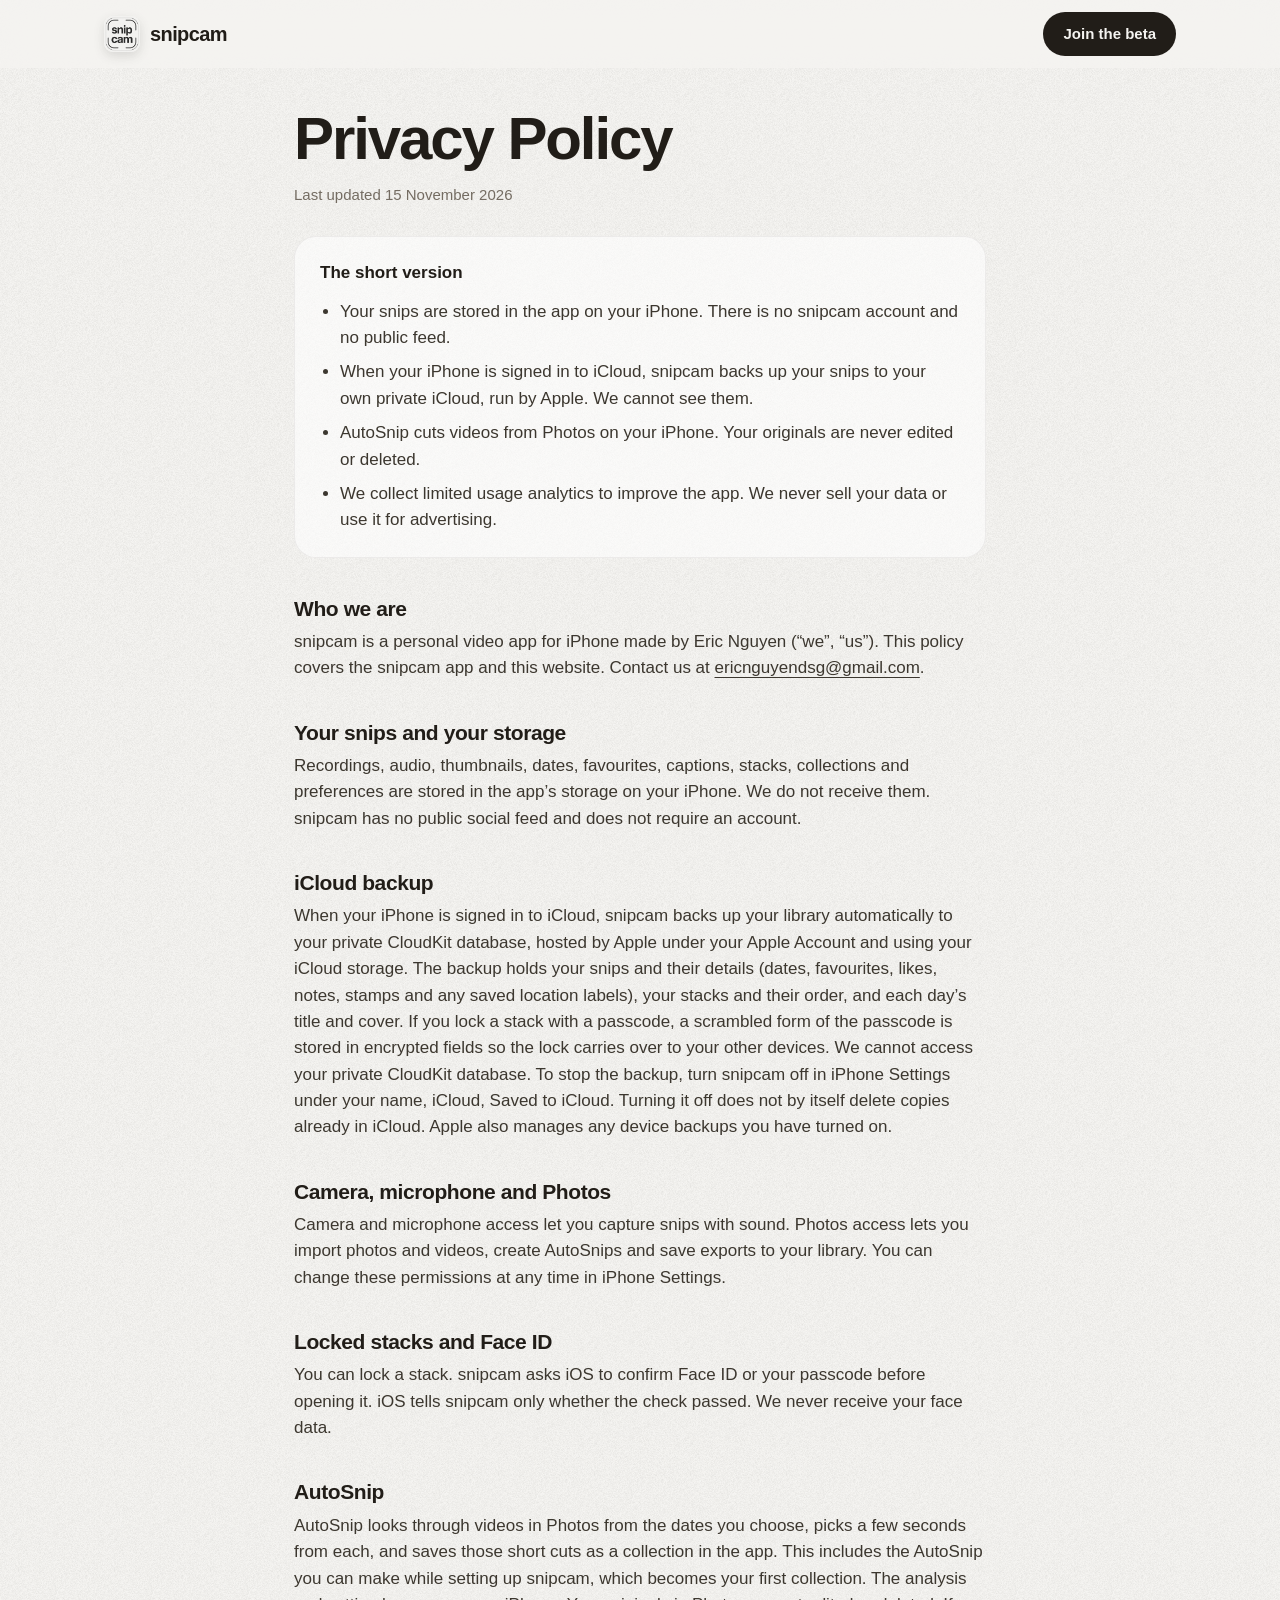
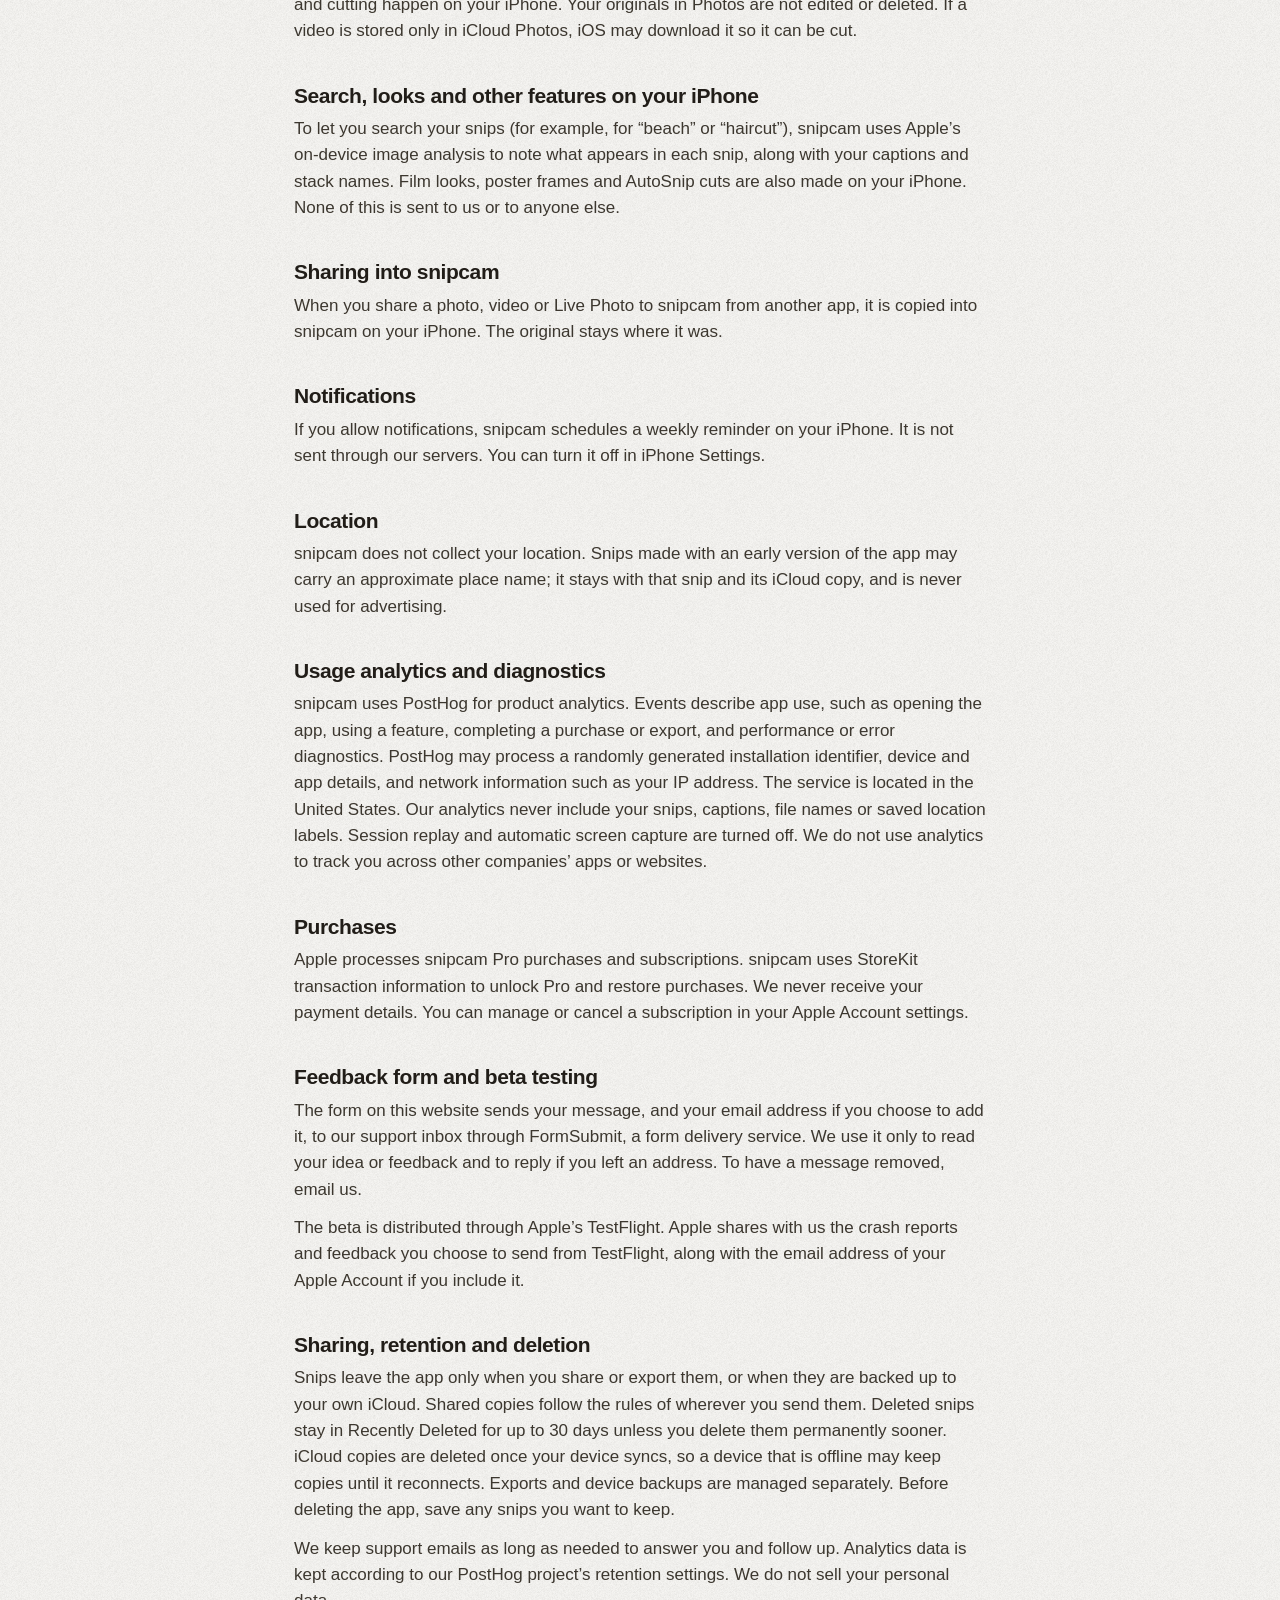
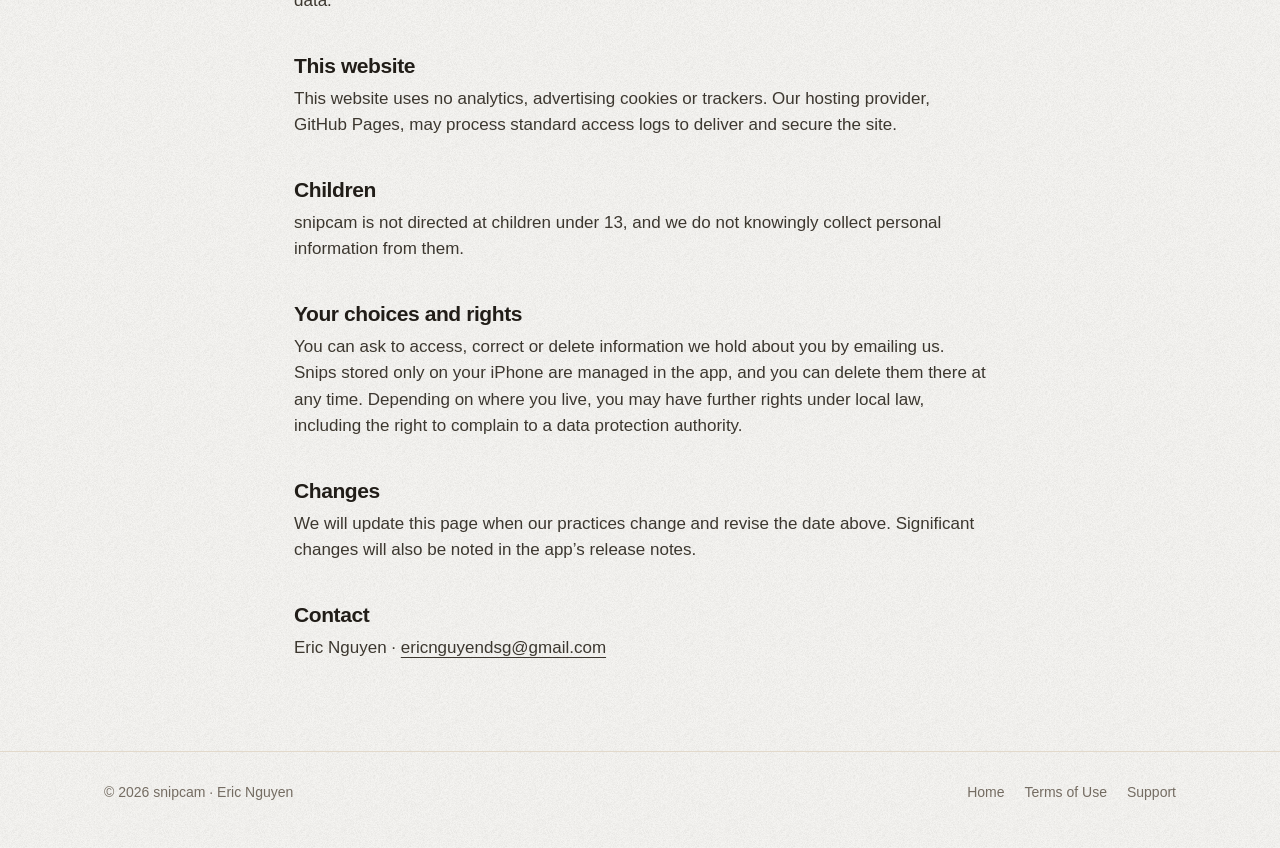
==== privacy.html @ 9d680480 "Privacy policy matches the current app: automatic iCloud backup, locked stacks, the feedback form an" ====
<!doctype html>
<html lang="en">
<head>
<meta charset="utf-8">
<meta name="viewport" content="width=device-width, initial-scale=1, viewport-fit=cover">
<title>Privacy Policy — snipcam</title>
<meta name="description" content="How snipcam handles your snips, permissions, iCloud backup, purchases, analytics and website feedback.">
<meta name="theme-color" content="#f5f4f1">
<link rel="icon" href="assets/icon.png">
<link rel="stylesheet" href="style.css">
</head>
<body>

<header class="nav">
  <div class="wrap">
    <a class="brand" href="./"><img src="assets/icon.png" alt="">snipcam</a>
    <nav class="nav-links" aria-label="Main">
      <a class="pill" href="https://testflight.apple.com/join/RshC7Wny">Join the beta</a>
    </nav>
  </div>
</header>

<main class="policy">
  <h1>Privacy Policy</h1>
  <p class="updated">Last updated 15 November 2026</p>

  <div class="summary">
    <b>The short version</b>
    <ul>
      <li>Your snips are stored in the app on your iPhone. There is no snipcam account and no public feed.</li>
      <li>When your iPhone is signed in to iCloud, snipcam backs up your snips to your own private iCloud, run by Apple. We cannot see them.</li>
      <li>AutoSnip cuts videos from Photos on your iPhone. Your originals are never edited or deleted.</li>
      <li>We collect limited usage analytics to improve the app. We never sell your data or use it for advertising.</li>
    </ul>
  </div>

  <h2>Who we are</h2>
  <p>snipcam is a personal video app for iPhone made by Eric Nguyen (“we”, “us”). This policy covers the snipcam app and this website. Contact us at <a href="mailto:ericnguyendsg@gmail.com">ericnguyendsg@gmail.com</a>.</p>

  <h2>Your snips and your storage</h2>
  <p>Recordings, audio, thumbnails, dates, favourites, captions, stacks, collections and preferences are stored in the app’s storage on your iPhone. We do not receive them. snipcam has no public social feed and does not require an account.</p>

  <h2>iCloud backup</h2>
  <p>When your iPhone is signed in to iCloud, snipcam backs up your library automatically to your private CloudKit database, hosted by Apple under your Apple Account and using your iCloud storage. The backup holds your snips and their details (dates, favourites, likes, notes, stamps and any saved location labels), your stacks and their order, and each day’s title and cover. If you lock a stack with a passcode, a scrambled form of the passcode is stored in encrypted fields so the lock carries over to your other devices. We cannot access your private CloudKit database. To stop the backup, turn snipcam off in iPhone Settings under your name, iCloud, Saved to iCloud. Turning it off does not by itself delete copies already in iCloud. Apple also manages any device backups you have turned on.</p>

  <h2>Camera, microphone and Photos</h2>
  <p>Camera and microphone access let you capture snips with sound. Photos access lets you import photos and videos, create AutoSnips and save exports to your library. You can change these permissions at any time in iPhone Settings.</p>

  <h2>Locked stacks and Face ID</h2>
  <p>You can lock a stack. snipcam asks iOS to confirm Face ID or your passcode before opening it. iOS tells snipcam only whether the check passed. We never receive your face data.</p>

  <h2>AutoSnip</h2>
  <p>AutoSnip looks through videos in Photos from the dates you choose, picks a few seconds from each, and saves those short cuts as a collection in the app. This includes the AutoSnip you can make while setting up snipcam, which becomes your first collection. The analysis and cutting happen on your iPhone. Your originals in Photos are not edited or deleted. If a video is stored only in iCloud Photos, iOS may download it so it can be cut.</p>

  <h2>Search, looks and other features on your iPhone</h2>
  <p>To let you search your snips (for example, for “beach” or “haircut”), snipcam uses Apple’s on-device image analysis to note what appears in each snip, along with your captions and stack names. Film looks, poster frames and AutoSnip cuts are also made on your iPhone. None of this is sent to us or to anyone else.</p>

  <h2>Sharing into snipcam</h2>
  <p>When you share a photo, video or Live Photo to snipcam from another app, it is copied into snipcam on your iPhone. The original stays where it was.</p>

  <h2>Notifications</h2>
  <p>If you allow notifications, snipcam schedules a weekly reminder on your iPhone. It is not sent through our servers. You can turn it off in iPhone Settings.</p>

  <h2>Location</h2>
  <p>snipcam does not collect your location. Snips made with an early version of the app may carry an approximate place name; it stays with that snip and its iCloud copy, and is never used for advertising.</p>

  <h2>Usage analytics and diagnostics</h2>
  <p>snipcam uses PostHog for product analytics. Events describe app use, such as opening the app, using a feature, completing a purchase or export, and performance or error diagnostics. PostHog may process a randomly generated installation identifier, device and app details, and network information such as your IP address. The service is located in the United States. Our analytics never include your snips, captions, file names or saved location labels. Session replay and automatic screen capture are turned off. We do not use analytics to track you across other companies’ apps or websites.</p>

  <h2>Purchases</h2>
  <p>Apple processes snipcam Pro purchases and subscriptions. snipcam uses StoreKit transaction information to unlock Pro and restore purchases. We never receive your payment details. You can manage or cancel a subscription in your Apple Account settings.</p>

  <h2 id="feedback">Feedback form and beta testing</h2>
  <p>The form on this website sends your message, and your email address if you choose to add it, to our support inbox through FormSubmit, a form delivery service. We use it only to read your idea or feedback and to reply if you left an address. To have a message removed, email us.</p>
  <p>The beta is distributed through Apple’s TestFlight. Apple shares with us the crash reports and feedback you choose to send from TestFlight, along with the email address of your Apple Account if you include it.</p>

  <h2>Sharing, retention and deletion</h2>
  <p>Snips leave the app only when you share or export them, or when they are backed up to your own iCloud. Shared copies follow the rules of wherever you send them. Deleted snips stay in Recently Deleted for up to 30 days unless you delete them permanently sooner. iCloud copies are deleted once your device syncs, so a device that is offline may keep copies until it reconnects. Exports and device backups are managed separately. Before deleting the app, save any snips you want to keep.</p>
  <p>We keep support emails as long as needed to answer you and follow up. Analytics data is kept according to our PostHog project’s retention settings. We do not sell your personal data.</p>

  <h2>This website</h2>
  <p>This website uses no analytics, advertising cookies or trackers. Our hosting provider, GitHub Pages, may process standard access logs to deliver and secure the site.</p>

  <h2>Children</h2>
  <p>snipcam is not directed at children under 13, and we do not knowingly collect personal information from them.</p>

  <h2>Your choices and rights</h2>
  <p>You can ask to access, correct or delete information we hold about you by emailing us. Snips stored only on your iPhone are managed in the app, and you can delete them there at any time. Depending on where you live, you may have further rights under local law, including the right to complain to a data protection authority.</p>

  <h2>Changes</h2>
  <p>We will update this page when our practices change and revise the date above. Significant changes will also be noted in the app’s release notes.</p>

  <h2>Contact</h2>
  <p>Eric Nguyen · <a href="mailto:ericnguyendsg@gmail.com">ericnguyendsg@gmail.com</a></p>
</main>

<footer>
  <div class="wrap">
    <span>© 2026 snipcam · Eric Nguyen</span>
    <nav aria-label="Footer">
      <a href="./">Home</a>
      <a href="https://www.apple.com/legal/internet-services/itunes/dev/stdeula/">Terms of Use</a>
      <a href="mailto:ericnguyendsg@gmail.com">Support</a>
    </nav>
  </div>
</footer>
</body>
</html>
---- style.css ----
/* snipcam — landing. Cream paper, warm ink, one soft glow. System type only. */
:root {
  /* A soft fade in from every edge: the blur is strongest at the rim and
     gone by --feather in, with no line where it stops. */
  --feather: 22px;
  --edge-mask: linear-gradient(to right, #000, transparent var(--feather), transparent calc(100% - var(--feather)), #000),
               linear-gradient(to bottom, #000, transparent var(--feather), transparent calc(100% - var(--feather)), #000);
  --paper: #f5f4f1;
  --paper-deep: #efe8dc;
  --ink: #211d18;
  --ink-soft: #746c62;
  --ink-faint: #a0988d;
  --line: #e2d9cb;
  --card-dark: #2e2a25;
  --gold: #c99a52;
  --glow: conic-gradient(from var(--spin, 0deg), #f7d9e3, #fbe3cf, #f6f0cf, #d8f0dc, #d6e6f7, #e6dcf6, #f7d9e3);
  --radius-card: 22px;
  --max: 1120px;
}

* { box-sizing: border-box; }
html { scroll-behavior: smooth; -webkit-text-size-adjust: 100%; }
body {
  margin: 0;
  /* The app's paper: its colour under the same fine grain. */
  background: url("assets/paper-grain.png") 0 0 / 96px 96px repeat, var(--paper);
  color: var(--ink);
  font: 17px/1.55 -apple-system, BlinkMacSystemFont, "SF Pro Text", "Helvetica Neue", sans-serif;
  -webkit-font-smoothing: antialiased;
  overflow-x: hidden;
}
img { display: block; max-width: 100%; }
figure { margin: 0; }
a { color: inherit; text-underline-offset: 4px; }
a:focus-visible, button:focus-visible, input:focus-visible { outline: 3px solid #8c7aa3; outline-offset: 3px; }

h1, h2, h3 {
  font-family: -apple-system, BlinkMacSystemFont, "SF Pro Display", "Helvetica Neue", sans-serif;
  font-weight: 700;
  letter-spacing: -0.035em;
  line-height: 1.02;
  margin: 0;
}
h1 { font-size: clamp(46px, 7.4vw, 92px); }
h2 { font-size: clamp(34px, 4.6vw, 56px); }
h3 { font-size: 22px; letter-spacing: -0.02em; line-height: 1.15; }
p { margin: 0; }
.soft { color: var(--ink-soft); }

.wrap { max-width: var(--max); margin: 0 auto; padding: 0 24px; }

/* ── Nav ─────────────────────────────────────────────────────────────── */
.nav {
  position: sticky; top: 0; z-index: 10;
  background: color-mix(in srgb, var(--paper) 78%, transparent);
  -webkit-backdrop-filter: saturate(1.4) blur(18px);
  backdrop-filter: saturate(1.4) blur(18px);
}
.nav .wrap { display: flex; align-items: center; justify-content: space-between; height: 68px; gap: 16px; }
.brand { display: flex; align-items: center; gap: 10px; text-decoration: none; font-weight: 700; font-size: 20px; letter-spacing: -0.03em; }
.brand img { width: 36px; height: 36px; border-radius: 9px; box-shadow: 0 4px 12px rgba(0,0,0,.12); }
.nav-links { display: flex; align-items: center; gap: 22px; font-size: 15px; font-weight: 600; }
.nav-links a { text-decoration: none; color: var(--ink-soft); }
.nav-links a:hover { color: var(--ink); }
.pill {
  display: inline-flex; align-items: center; justify-content: center; gap: 8px;
  height: 44px; padding: 0 20px; border: 0; border-radius: 999px;
  background: var(--ink); color: var(--paper) !important;
  font: 600 15px/1 inherit; font-family: inherit; text-decoration: none; cursor: pointer;
  transition: transform .18s cubic-bezier(.2,.9,.3,1.2), opacity .2s;
}
.pill:active { transform: scale(.96); }
.pill.ghost { background: rgba(255,255,255,.55); color: var(--ink) !important; box-shadow: inset 0 0 0 1px rgba(33,29,24,.08); }

/* ── Hero ────────────────────────────────────────────────────────────── */
.hero { min-height: calc(100svh - 68px - 90px); display: flex; flex-direction: column; justify-content: center; padding: 36px 0 20px; text-align: center; }
.hero-icon {
  width: 96px; height: 96px; margin: 0 auto 26px; border-radius: 22px;
  box-shadow: 0 14px 34px rgba(0,0,0,.14);
  position: relative;
}
.hero-icon img { width: 100%; height: 100%; border-radius: inherit; }
.hero-icon::before {
  content: ""; position: absolute; inset: -10px; border-radius: 30px; z-index: -1;
  background: var(--glow); filter: blur(16px); opacity: .55;
  animation: spin 9s linear infinite;
}
.hero h1 { max-width: 12ch; margin: 0 auto; }
.hero .lede { max-width: 34ch; margin: 22px auto 0; font-size: clamp(18px, 2vw, 21px); color: var(--ink-soft); }

/* Launch sign-up */
.notify { display: flex; gap: 8px; max-width: 440px; margin: 30px auto 0; padding: 6px; border-radius: 999px;
  background: rgba(255,255,255,.7); box-shadow: inset 0 0 0 1px rgba(33,29,24,.08), 0 10px 30px rgba(0,0,0,.05); }
.notify input {
  flex: 1; min-width: 0; height: 44px; padding: 0 16px; border: 0; background: transparent;
  font: 500 16px/1 inherit; font-family: inherit; color: var(--ink);
}
.notify input::placeholder { color: var(--ink-faint); }
.notify input:focus { outline: none; }
.notify-note { margin-top: 12px; font-size: 13px; color: var(--ink-faint); }
.notify-done { display: none; margin-top: 30px; font-weight: 600; }
.notify.sent { display: none; }
.notify.sent + .notify-done { display: block; }

/* ── The day deck (the app's Stack) ──────────────────────────────────── */
.deck {
  display: flex; gap: 26px; overflow-x: auto; scroll-snap-type: x mandatory;
  padding: 44px calc(50% - 130px) 30px; margin-top: 20px;
  scrollbar-width: none; -webkit-overflow-scrolling: touch;
}
.deck::-webkit-scrollbar { display: none; }
.card {
  position: relative; flex: 0 0 260px; aspect-ratio: 1 / 1.47; border-radius: var(--radius-card);
  scroll-snap-align: center; overflow: hidden; background: var(--card-dark);
  transform-origin: 50% 100%;
  transition: transform .25s ease-out, opacity .25s ease-out;
  box-shadow: 0 18px 38px rgba(0,0,0,.16);
}
.card img { width: 100%; height: 100%; object-fit: cover; }
.card .shade { position: absolute; inset: 0; background: linear-gradient(transparent 40%, rgba(0,0,0,.14) 62%, rgba(0,0,0,.66)); }
.card .day { position: absolute; left: 0; right: 0; bottom: 22px; text-align: center; color: #fff; font-weight: 700; font-size: 28px; letter-spacing: -0.03em; }
/* The soft glass edge the app gives every card. */
.card::after {
  content: ""; position: absolute; inset: 0; border-radius: inherit; pointer-events: none;
  -webkit-backdrop-filter: blur(10px); backdrop-filter: blur(10px);
  -webkit-mask: var(--edge-mask); mask: var(--edge-mask);
}
.deck-hint { text-align: center; font-size: 13px; color: var(--ink-faint); }

/* ── Sections ────────────────────────────────────────────────────────── */
section { padding: 88px 0; scroll-margin-top: 70px; }
.eyebrow { display: inline-block; font-size: 13px; font-weight: 700; letter-spacing: .08em; text-transform: uppercase; color: var(--ink-soft); margin-bottom: 14px; }
.feature { display: grid; grid-template-columns: 1fr 1fr; gap: 72px; align-items: center; }
.feature.flip .feature-copy { order: 2; }
.feature-copy p { font-size: 19px; color: var(--ink-soft); margin-top: 20px; max-width: 30ch; }
.feature-copy ul { list-style: none; padding: 0; margin: 26px 0 0; display: grid; gap: 12px; }
.feature-copy li { display: flex; gap: 12px; align-items: baseline; font-size: 16px; }
.feature-copy li b { font-weight: 650; }
.dot { width: 7px; height: 7px; border-radius: 50%; background: var(--ink); flex: none; transform: translateY(-2px); }
@media (max-width: 860px) {
  .feature { grid-template-columns: 1fr; gap: 40px; }
  .feature.flip .feature-copy { order: 0; }
  section { padding: 64px 0; }
}

/* Capture: a finder holding a snip, its glow gathering round the rim. */
.finder {
  position: relative; width: min(340px, 100%); aspect-ratio: 9 / 15; margin: 0 auto;
  border-radius: 34px; background: #111; padding: 12px;
  box-shadow: 0 30px 60px rgba(0,0,0,.2);
}
.finder-screen { position: relative; height: 100%; border-radius: 24px; overflow: hidden; }
.finder-screen img { width: 100%; height: 100%; object-fit: cover; animation: press 4.2s ease-in-out infinite; }
.finder-screen::before {
  /* The recording rim: a soft greyscale glow that breathes in, then seals. */
  content: ""; position: absolute; inset: 0; border-radius: inherit; z-index: 1; pointer-events: none;
  padding: 14px;
  background: conic-gradient(from var(--spin, 0deg), #f6f3ee, #cfcbc5, #ede9e3, #b9b5af, #f6f3ee, #c7c3bd, #f6f3ee);
  -webkit-mask: linear-gradient(#000 0 0) content-box, linear-gradient(#000 0 0);
  -webkit-mask-composite: xor; mask-composite: exclude;
  filter: blur(7px);
  animation: spin 2.6s linear infinite, rim 4.2s ease-in-out infinite;
}
.finder-screen::after {
  content: ""; position: absolute; inset: 0; border-radius: inherit; pointer-events: none;
  -webkit-backdrop-filter: blur(9px); backdrop-filter: blur(9px);
  -webkit-mask: var(--edge-mask); mask: var(--edge-mask);
}
.finder-chip {
  position: absolute; left: 16px; bottom: 16px; z-index: 2; height: 32px; padding: 0 12px; border-radius: 999px;
  display: flex; align-items: center; color: #fff; font-size: 13px; font-weight: 700;
  background: rgba(255,255,255,.18); -webkit-backdrop-filter: blur(14px); backdrop-filter: blur(14px);
}
.finder-hold {
  position: absolute; left: 50%; top: 50%; z-index: 2; translate: -50% -50%;
  color: #fff; font-weight: 600; font-size: 16px; text-shadow: 0 1px 8px rgba(0,0,0,.35);
  animation: hold 4.2s ease-in-out infinite;
}
@keyframes rim { 0%, 8% { opacity: 0; } 22% { opacity: .75; } 70% { opacity: .9; } 78% { opacity: 1; filter: blur(3px); } 92%, 100% { opacity: 0; } }
@keyframes press { 0%, 8% { transform: scale(1); } 70% { transform: scale(.955); } 80%, 100% { transform: scale(1); } }
@keyframes hold { 0%, 6% { opacity: 1; } 12%, 76% { opacity: 0; } 82% { opacity: 1; content: ""; } 100% { opacity: 1; } }

/* AutoSnip: a ruler of months, a glass window over the chosen stretch. */
.rediscover { background: var(--paper-deep); border-radius: 36px; padding: 34px 28px 30px; box-shadow: inset 0 0 0 1px rgba(33,29,24,.05); }
.chips { display: flex; flex-wrap: wrap; gap: 8px; }
.chip {
  height: 36px; padding: 0 14px; border-radius: 999px; border: 0; cursor: pointer;
  font: 600 14px/1 inherit; font-family: inherit; color: var(--ink);
  background: rgba(255,255,255,.7); box-shadow: inset 0 0 0 1px rgba(33,29,24,.07);
  transition: background .2s, color .2s, transform .15s;
}
.chip:active { transform: scale(.95); }
.chip[aria-pressed="true"] { background: var(--ink); color: var(--paper); }
.ruler { position: relative; height: 110px; margin: 26px 0 8px; display: flex; align-items: flex-end; gap: 4px; }
.ruler span { flex: 1; border-radius: 3px 3px 1px 1px; background: rgba(33,29,24,.22); min-height: 6px; }
.window {
  position: absolute; top: -8px; bottom: -8px; border-radius: 14px;
  background: rgba(255,255,255,.28);
  -webkit-backdrop-filter: blur(3px) saturate(1.3); backdrop-filter: blur(3px) saturate(1.3);
  box-shadow: inset 0 0 0 1.5px rgba(255,255,255,.8), 0 8px 24px rgba(0,0,0,.08);
  transition: left .55s cubic-bezier(.2,.9,.25,1), width .55s cubic-bezier(.2,.9,.25,1);
}
.ruler-labels { display: flex; justify-content: space-between; font-size: 12px; color: var(--ink-faint); font-weight: 600; }
.range-row { display: flex; align-items: center; justify-content: space-between; gap: 12px; margin-top: 22px; }
.range { font-weight: 700; font-size: 17px; }
.range small { font-weight: 600; color: var(--ink-soft); font-size: 15px; }
.snips { display: grid; grid-template-columns: repeat(6, 1fr); gap: 8px; margin-top: 22px; min-height: 60px; }
.snip {
  aspect-ratio: 1 / 1.47; border-radius: 10px; overflow: hidden; background: rgba(33,29,24,.08);
  opacity: 0; transform: translateY(10px) scale(.94);
  transition: opacity .45s ease, transform .5s cubic-bezier(.2,.9,.3,1.15);
}
.snip.in { opacity: 1; transform: none; }
.snip img { width: 100%; height: 100%; object-fit: cover; }

/* Film looks: one moment, three looks, side by side like the app's picker. */
.looks { display: grid; grid-template-columns: repeat(3, 1fr); gap: 20px; margin-top: 44px; }
.look { position: relative; border-radius: var(--radius-card); overflow: hidden; aspect-ratio: 1 / 1.47; background: var(--card-dark); box-shadow: 0 18px 38px rgba(0,0,0,.14); }
.look img { width: 100%; height: 100%; object-fit: cover; }
.look figcaption { position: absolute; left: 0; right: 0; bottom: 0; padding: 40px 18px 16px; color: #fff; font-weight: 700; font-size: 20px; letter-spacing: -0.02em;
  background: linear-gradient(transparent, rgba(0,0,0,.55)); }
@media (max-width: 760px) {
  .looks { grid-template-columns: repeat(3, 1fr); gap: 8px; }
  .look { border-radius: 14px; }
  .look figcaption { font-size: 14px; padding: 28px 10px 10px; }
}

/* Replay trio */
.trio { display: grid; grid-template-columns: repeat(3, 1fr); gap: 20px; margin-top: 44px; }
.tile { position: relative; border-radius: var(--radius-card); overflow: hidden; aspect-ratio: 1 / 1.25; background: var(--card-dark); }
.tile img { width: 100%; height: 100%; object-fit: cover; }
.tile .shade { position: absolute; inset: 0; background: linear-gradient(transparent 45%, rgba(0,0,0,.7)); }
.tile .caption { position: absolute; left: 18px; right: 18px; bottom: 16px; color: #fff; }
.tile .caption b { display: block; font-size: 20px; letter-spacing: -0.02em; }
.tile .caption span { font-size: 14px; opacity: .8; }
.tile::after {
  content: ""; position: absolute; inset: 0; border-radius: inherit; pointer-events: none;
  -webkit-backdrop-filter: blur(9px); backdrop-filter: blur(9px);
  -webkit-mask: var(--edge-mask); mask: var(--edge-mask);
}
@media (max-width: 760px) { .trio { grid-template-columns: 1fr; } .tile { aspect-ratio: 16 / 11; } }

/* Private + Pro */
.split { display: grid; grid-template-columns: 1fr 1fr; gap: 20px; }
.panel { border-radius: 30px; padding: 34px; background: rgba(255,255,255,.55); box-shadow: inset 0 0 0 1px rgba(33,29,24,.06); }
.panel h2 { font-size: clamp(30px, 3.4vw, 40px); }
.panel ul { list-style: none; padding: 0; margin: 22px 0 0; display: grid; gap: 12px; }
.panel li { display: flex; gap: 12px; align-items: baseline; }
.panel.pro { background: linear-gradient(160deg, #2b2622, #15120f); color: #f6f1e8; box-shadow: none; }
.panel.pro .soft { color: rgba(246,241,232,.62); }
.panel.pro .dot { background: #e8c88c; }
.pro-badge { display: inline-flex; align-items: center; height: 22px; padding: 0 9px; border-radius: 999px; margin-left: 8px; vertical-align: 6px;
  font-size: 12px; font-weight: 800; letter-spacing: .12em; color: #3a2a16; background: linear-gradient(#f6e2b6, #d9b274 60%, #b98a48); }
@media (max-width: 860px) { .split { grid-template-columns: 1fr; } }

/* Closing call */
.closing { text-align: center; }
.closing h2 { max-width: 14ch; margin: 0 auto; }

/* Footer */
footer { border-top: 1px solid var(--line); padding: 30px 0 44px; font-size: 14px; color: var(--ink-soft); }
footer .wrap { display: flex; flex-wrap: wrap; gap: 14px 26px; align-items: center; justify-content: space-between; }
footer nav { display: flex; flex-wrap: wrap; gap: 20px; }
footer a { text-decoration: none; }
footer a:hover { color: var(--ink); }

/* Policy page */
.policy { max-width: 740px; margin: 0 auto; padding: 40px 24px 90px; }
.policy h1 { font-size: clamp(40px, 6vw, 60px); }
.policy .updated { margin-top: 14px; color: var(--ink-soft); font-size: 15px; }
.policy h2 { font-size: 21px; letter-spacing: -0.02em; margin: 40px 0 10px; }
.policy p, .policy li { color: #3c372f; }
.policy p + p { margin-top: 12px; }
.policy ul { padding-left: 20px; }
.policy .summary { margin-top: 30px; padding: 24px 26px; border-radius: 22px; background: rgba(255,255,255,.6); box-shadow: inset 0 0 0 1px rgba(33,29,24,.06); }
.policy .summary ul { margin: 12px 0 0; display: grid; gap: 8px; }

/* Motion */
@property --spin { syntax: "<angle>"; inherits: false; initial-value: 0deg; }
@keyframes spin { to { --spin: 360deg; } }
.reveal { opacity: 0; transform: translateY(18px); transition: opacity .8s ease, transform .9s cubic-bezier(.2,.8,.2,1); }
.reveal.shown { opacity: 1; transform: none; }
@media (prefers-reduced-motion: reduce) {
  *, *::before, *::after { animation: none !important; transition: none !important; }
  .reveal { opacity: 1; transform: none; }
}
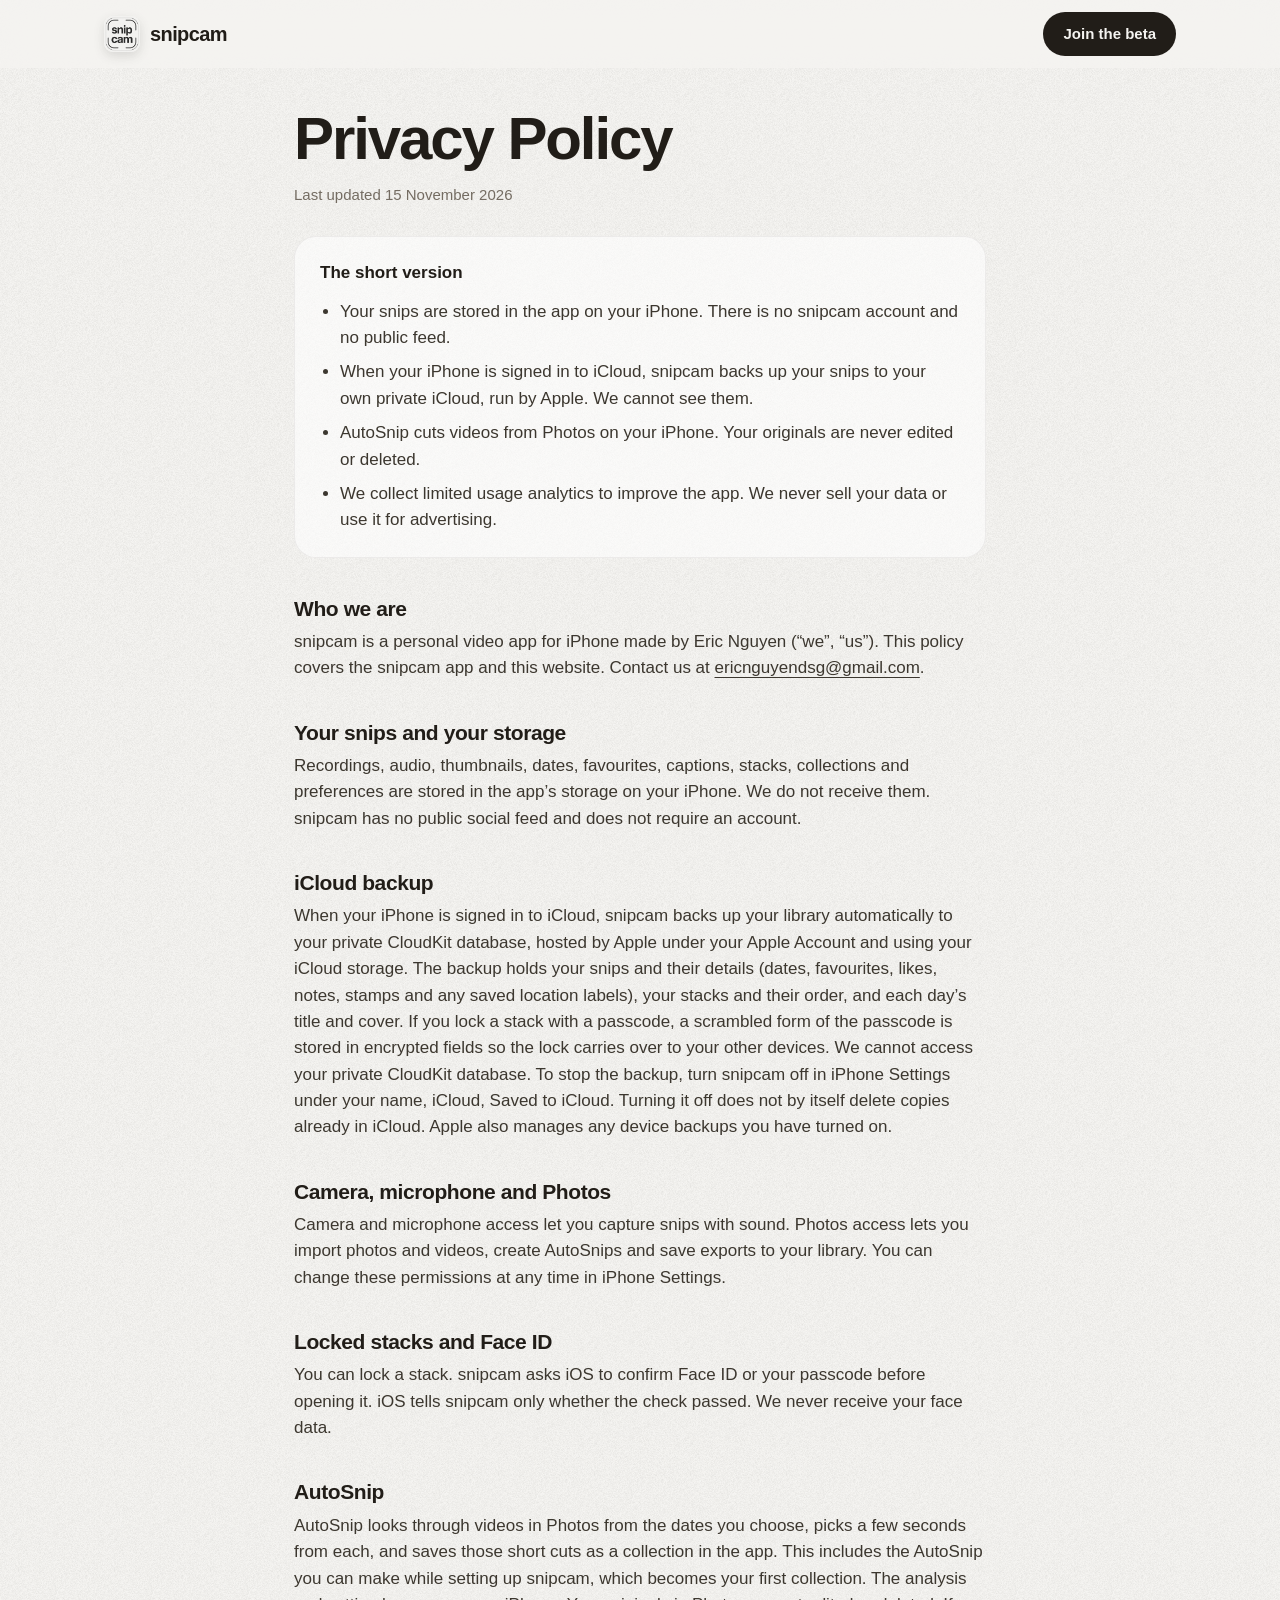
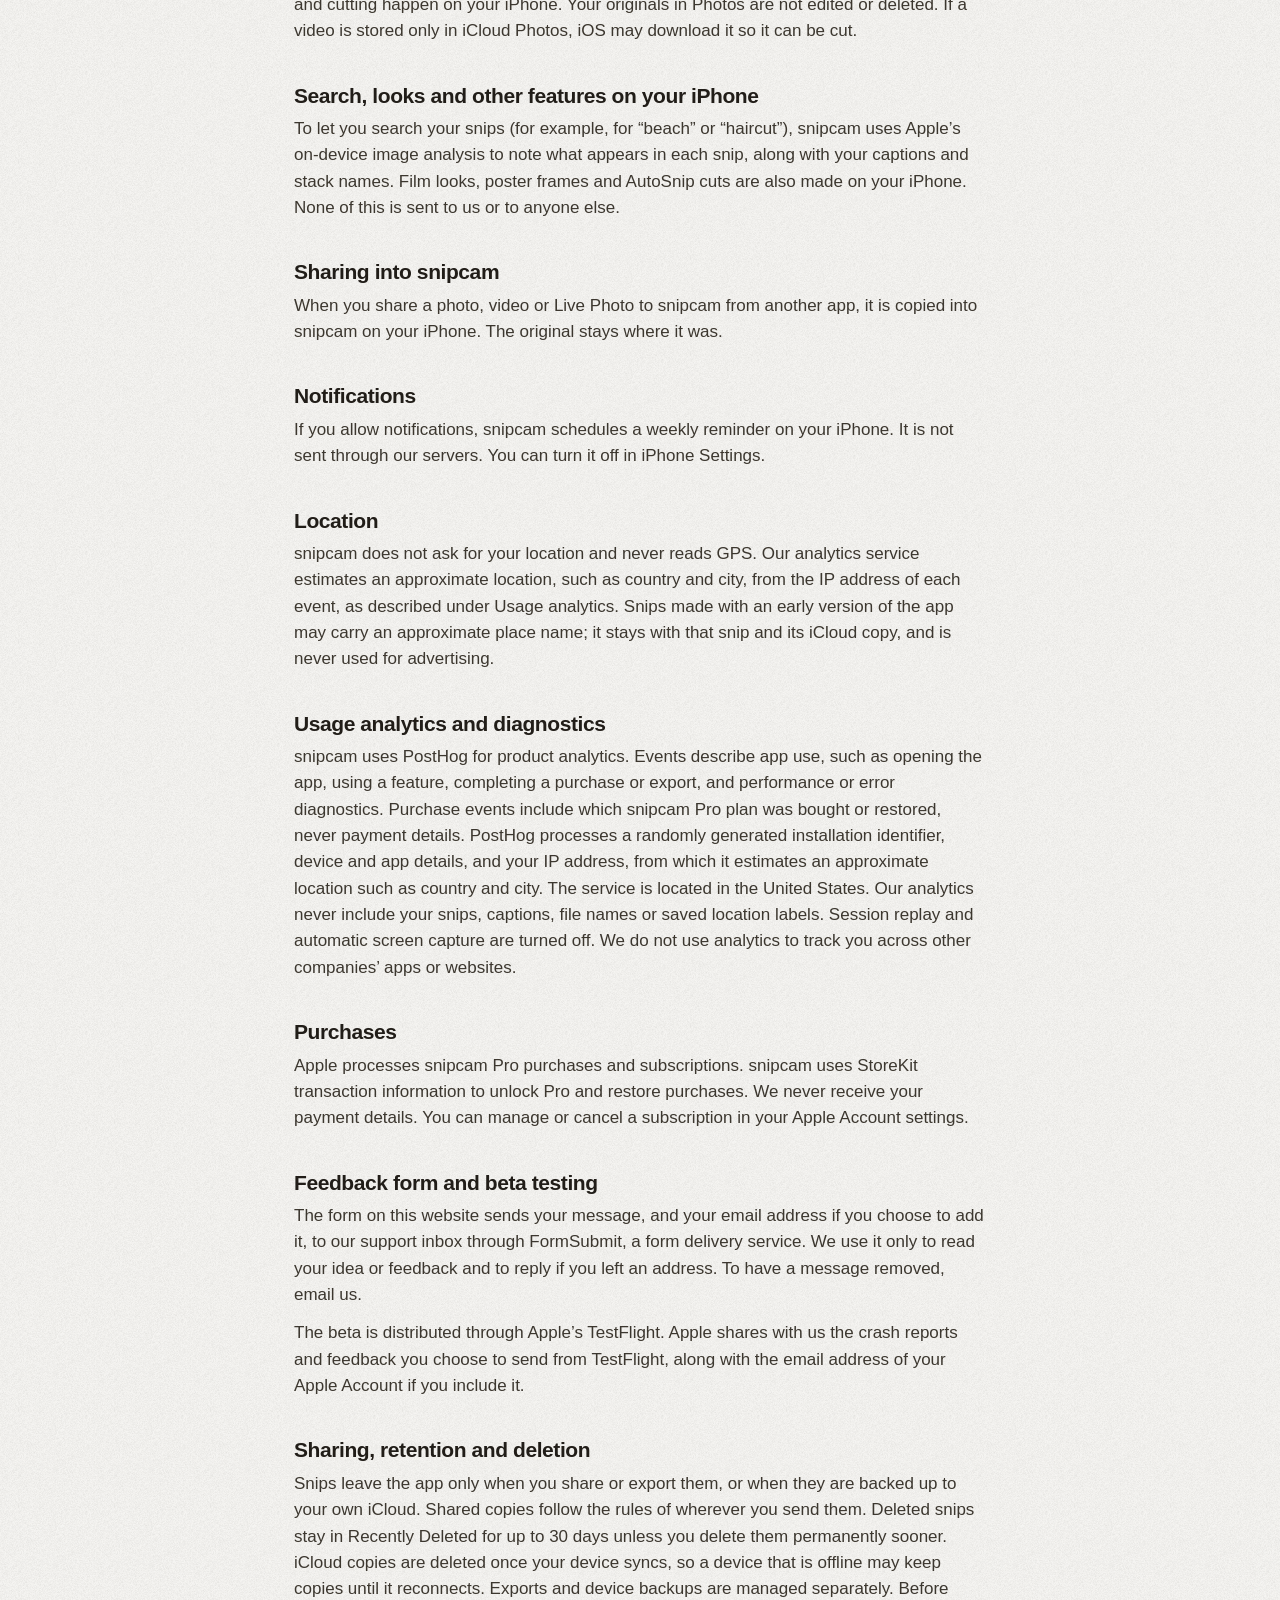
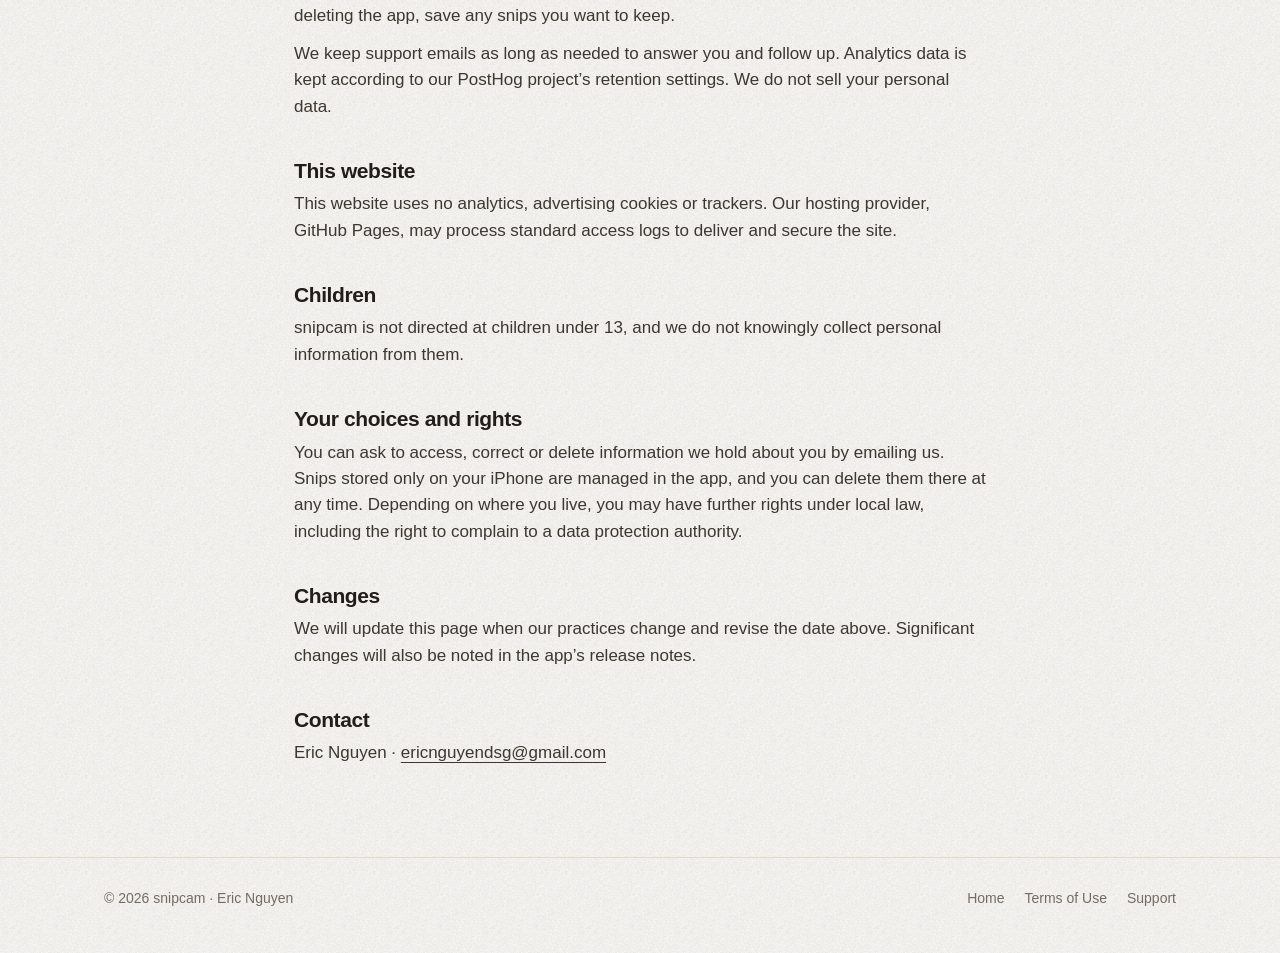
==== commit 994e8d2f: "Privacy policy: IP-based approximate location and plan purchase events in analytics Co-Authored-By: " ====
--- a/privacy.html
+++ b/privacy.html
@@ -62,10 +62,10 @@
   <p>If you allow notifications, snipcam schedules a weekly reminder on your iPhone. It is not sent through our servers. You can turn it off in iPhone Settings.</p>
 
   <h2>Location</h2>
-  <p>snipcam does not collect your location. Snips made with an early version of the app may carry an approximate place name; it stays with that snip and its iCloud copy, and is never used for advertising.</p>
+  <p>snipcam does not ask for your location and never reads GPS. Our analytics service estimates an approximate location, such as country and city, from the IP address of each event, as described under Usage analytics. Snips made with an early version of the app may carry an approximate place name; it stays with that snip and its iCloud copy, and is never used for advertising.</p>
 
   <h2>Usage analytics and diagnostics</h2>
-  <p>snipcam uses PostHog for product analytics. Events describe app use, such as opening the app, using a feature, completing a purchase or export, and performance or error diagnostics. PostHog may process a randomly generated installation identifier, device and app details, and network information such as your IP address. The service is located in the United States. Our analytics never include your snips, captions, file names or saved location labels. Session replay and automatic screen capture are turned off. We do not use analytics to track you across other companies’ apps or websites.</p>
+  <p>snipcam uses PostHog for product analytics. Events describe app use, such as opening the app, using a feature, completing a purchase or export, and performance or error diagnostics. Purchase events include which snipcam Pro plan was bought or restored, never payment details. PostHog processes a randomly generated installation identifier, device and app details, and your IP address, from which it estimates an approximate location such as country and city. The service is located in the United States. Our analytics never include your snips, captions, file names or saved location labels. Session replay and automatic screen capture are turned off. We do not use analytics to track you across other companies’ apps or websites.</p>
 
   <h2>Purchases</h2>
   <p>Apple processes snipcam Pro purchases and subscriptions. snipcam uses StoreKit transaction information to unlock Pro and restore purchases. We never receive your payment details. You can manage or cancel a subscription in your Apple Account settings.</p>
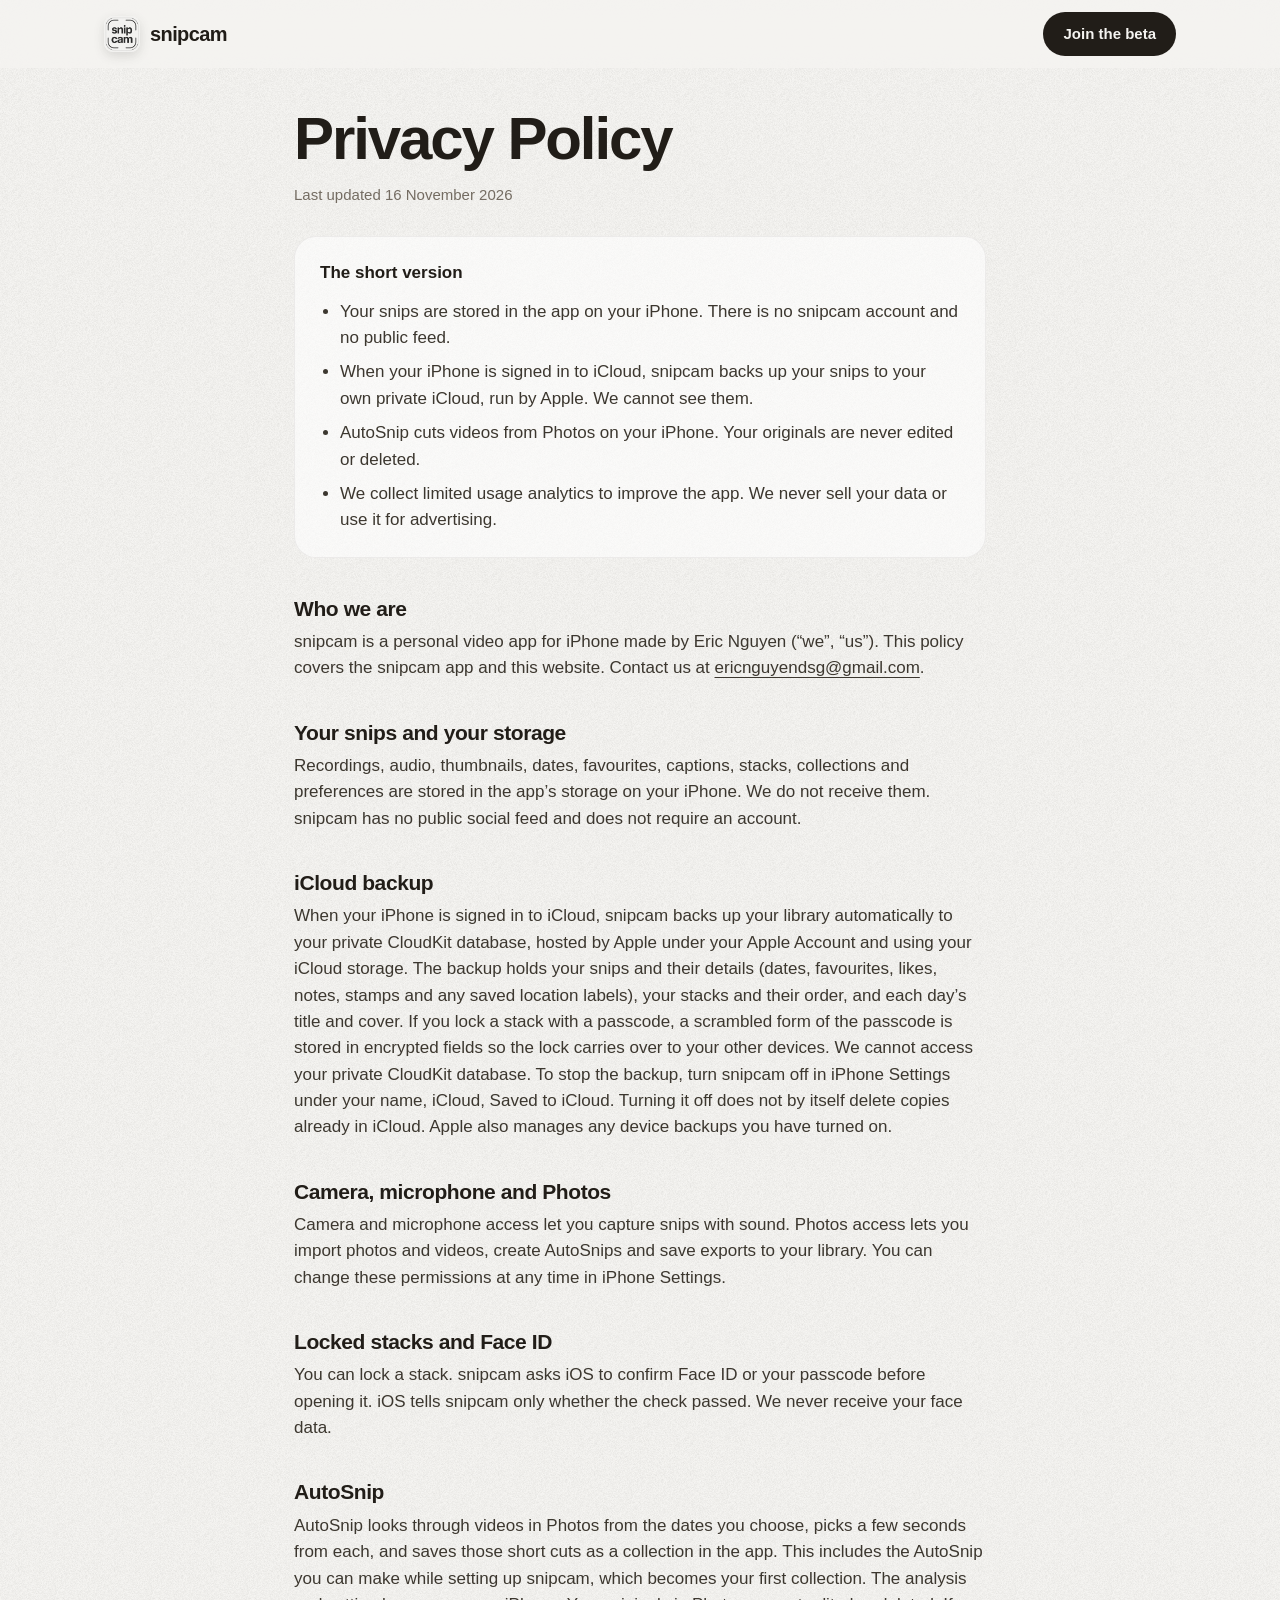
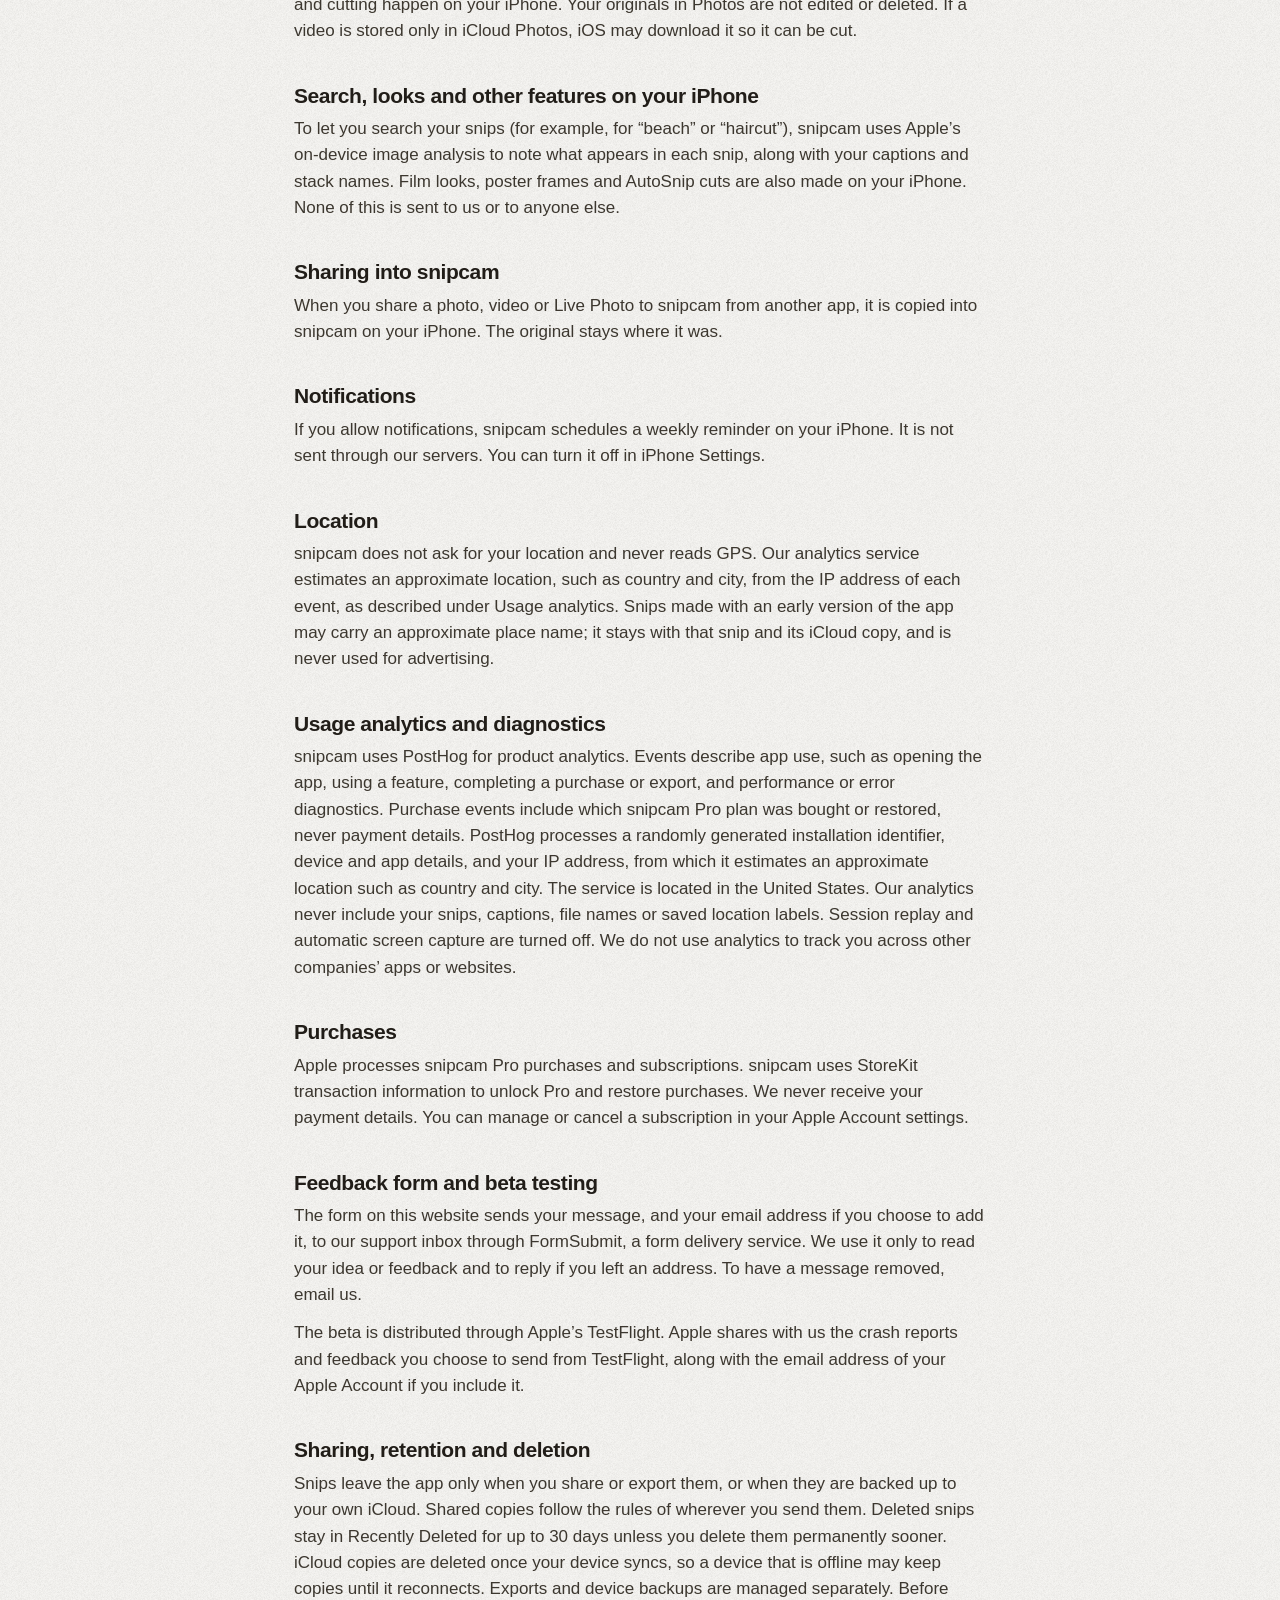
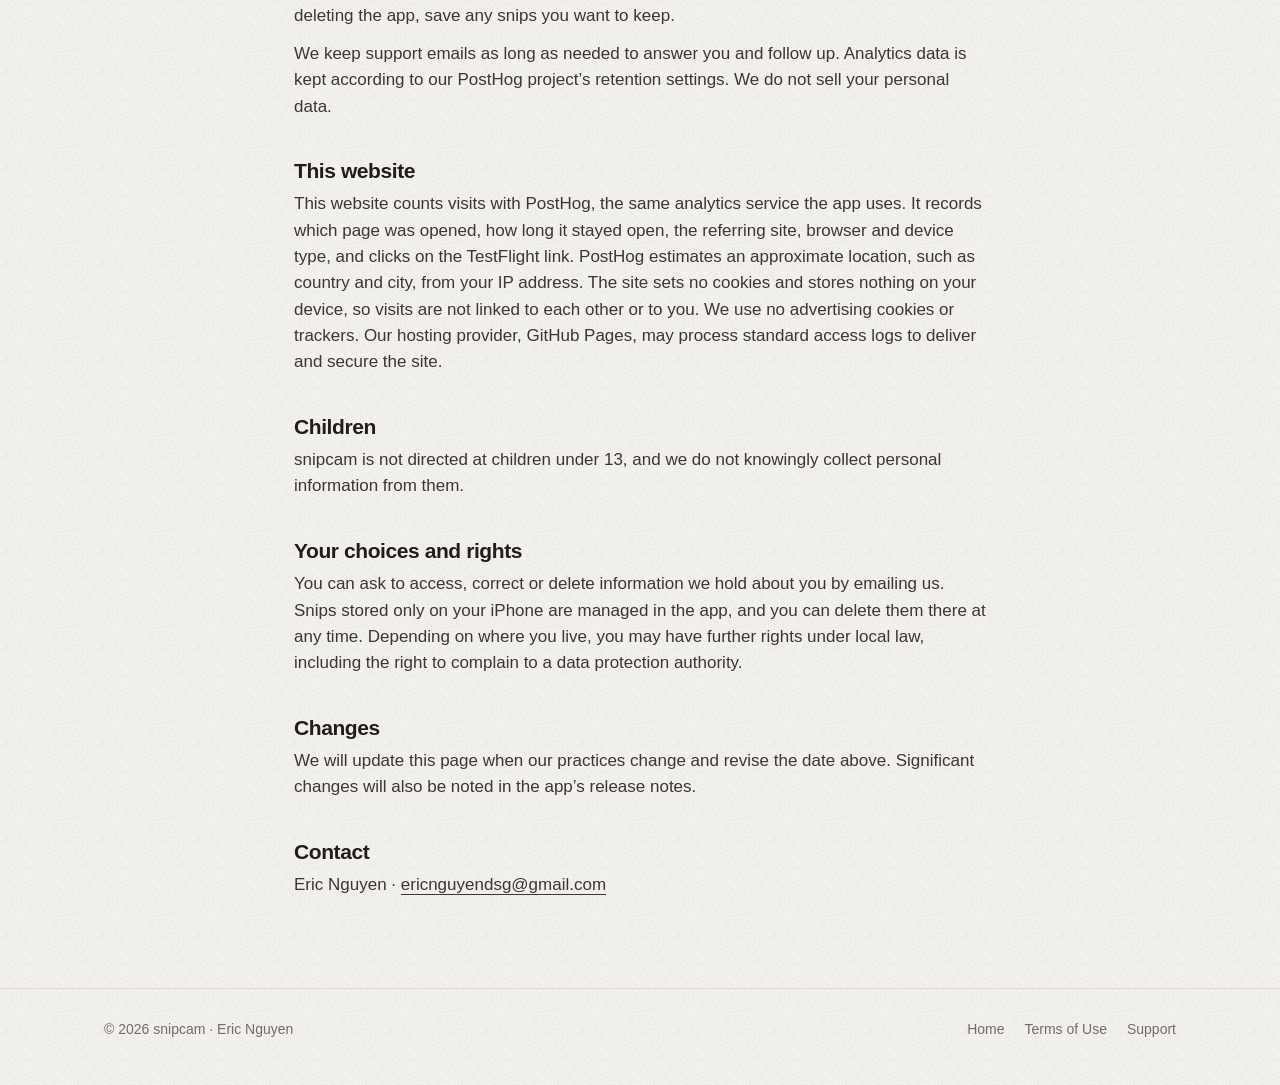
==== commit 253acfdd: "Visit counts through PostHog without cookies or storage; privacy policy says so Co-Authored-By: Clau" ====
--- a/privacy.html
+++ b/privacy.html
@@ -8,6 +8,39 @@
 <meta name="theme-color" content="#f5f4f1">
 <link rel="icon" href="assets/icon.png">
 <link rel="stylesheet" href="style.css">
+<script>
+// Visit counts through PostHog: no cookies or storage (persistence "memory"), no autocapture, no recordings.
+(function () {
+  var ph = window.posthog = window.posthog || [];
+  if (ph.__SV) return;
+  ph._i = [];
+  ph.init = function (token, config, name) { ph._i.push([token, config, name]); };
+  ["capture", "register"].forEach(function (m) {
+    ph[m] = function () { ph.push([m].concat(Array.prototype.slice.call(arguments))); };
+  });
+  ph.__SV = 1;
+  var s = document.createElement("script");
+  s.async = true; s.crossOrigin = "anonymous";
+  s.src = "https://us-assets.i.posthog.com/static/array.js";
+  document.head.appendChild(s);
+  ph.init("phc_wq2qZ8YMt24DhkfbBrSBMiaJSYX29E5SfvphjAq6dkmb", {
+    api_host: "https://us.i.posthog.com",
+    persistence: "memory",
+    autocapture: false,
+    capture_pageview: true,
+    capture_pageleave: true,
+    disable_session_recording: true,
+    person_profiles: "identified_only"
+  });
+  ph.register({ site: "snipcam" });
+  document.addEventListener("click", function (e) {
+    var a = e.target.closest && e.target.closest('a[href*="testflight.apple.com"]');
+    if (!a) return;
+    var all = Array.prototype.slice.call(document.querySelectorAll('a[href*="testflight.apple.com"]'));
+    ph.capture("testflight_click", { placement: all.indexOf(a) === 0 ? "hero" : "bottom", page: location.pathname.split("/").pop() || "index" });
+  });
+})();
+</script>
 </head>
 <body>
 
@@ -22,7 +55,7 @@
 
 <main class="policy">
   <h1>Privacy Policy</h1>
-  <p class="updated">Last updated 15 November 2026</p>
+  <p class="updated">Last updated 16 November 2026</p>
 
   <div class="summary">
     <b>The short version</b>
@@ -79,7 +112,7 @@
   <p>We keep support emails as long as needed to answer you and follow up. Analytics data is kept according to our PostHog project’s retention settings. We do not sell your personal data.</p>
 
   <h2>This website</h2>
-  <p>This website uses no analytics, advertising cookies or trackers. Our hosting provider, GitHub Pages, may process standard access logs to deliver and secure the site.</p>
+  <p>This website counts visits with PostHog, the same analytics service the app uses. It records which page was opened, how long it stayed open, the referring site, browser and device type, and clicks on the TestFlight link. PostHog estimates an approximate location, such as country and city, from your IP address. The site sets no cookies and stores nothing on your device, so visits are not linked to each other or to you. We use no advertising cookies or trackers. Our hosting provider, GitHub Pages, may process standard access logs to deliver and secure the site.</p>
 
   <h2>Children</h2>
   <p>snipcam is not directed at children under 13, and we do not knowingly collect personal information from them.</p>
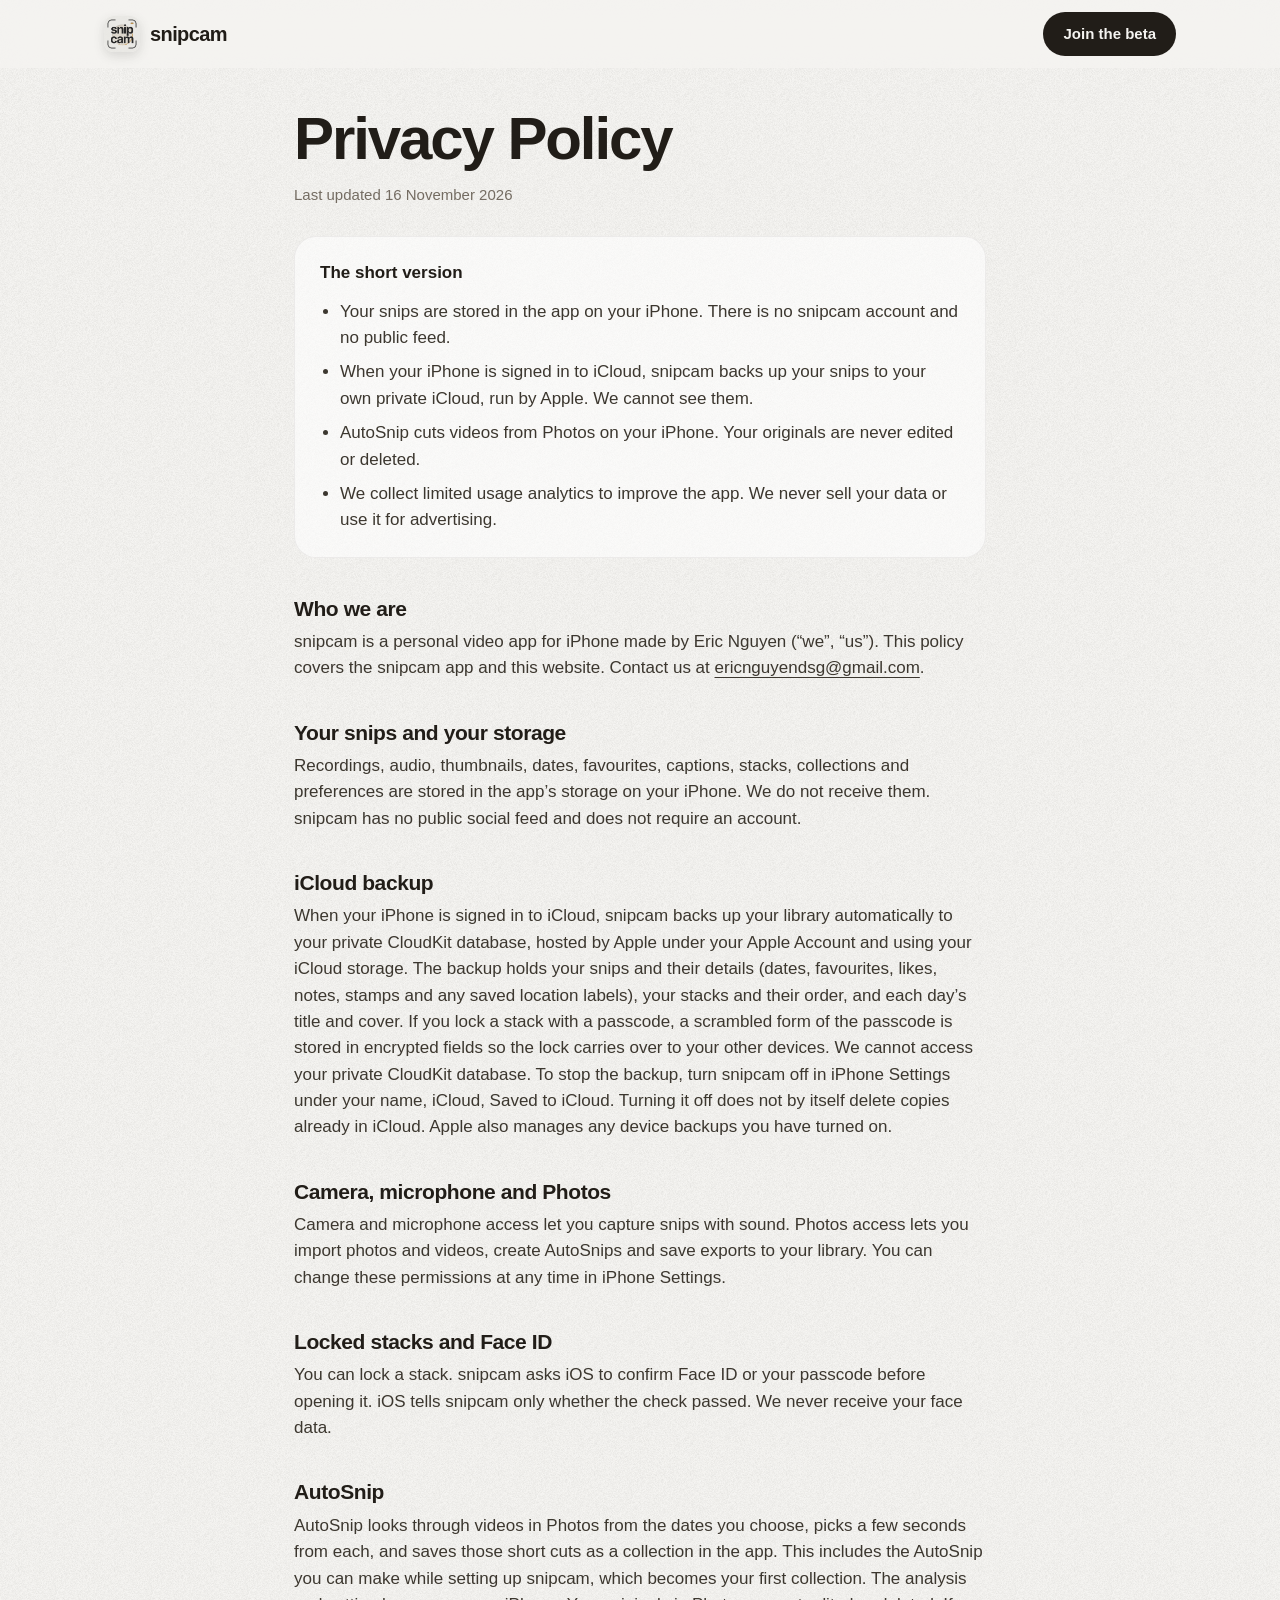
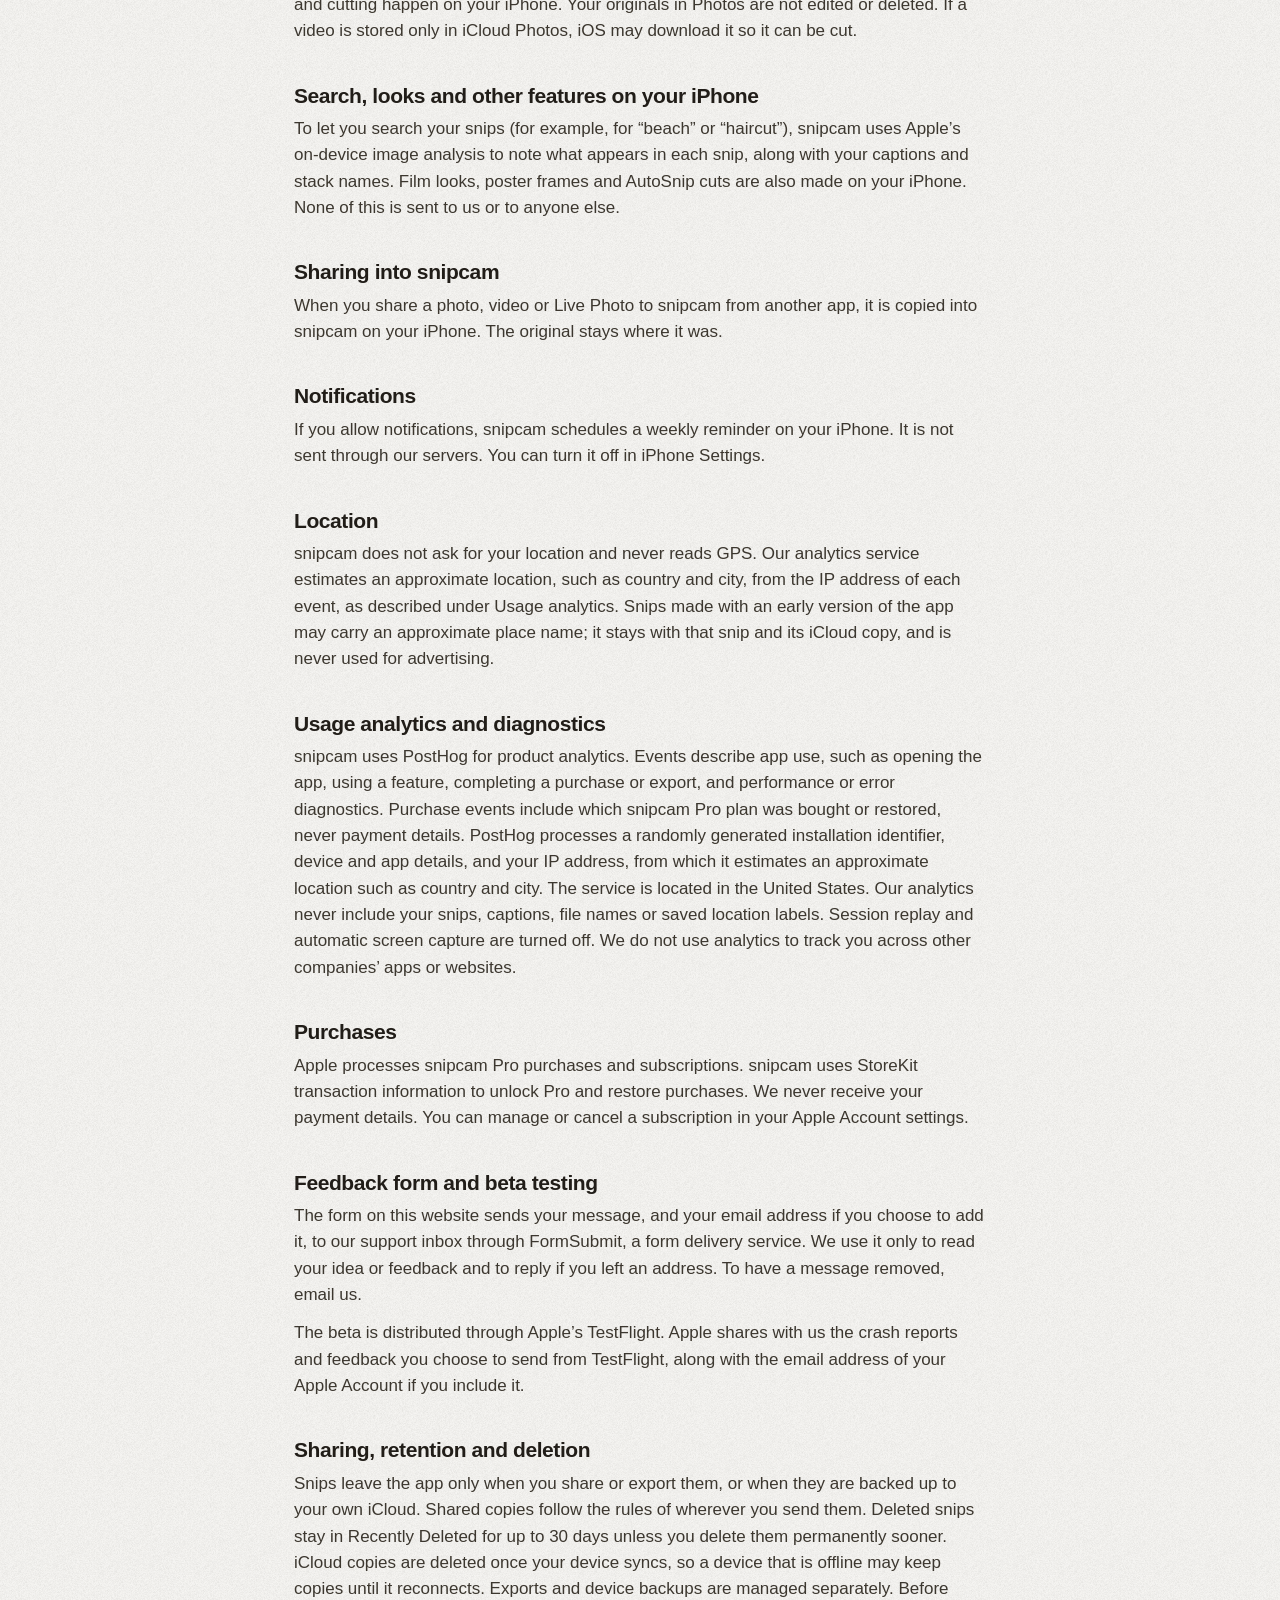
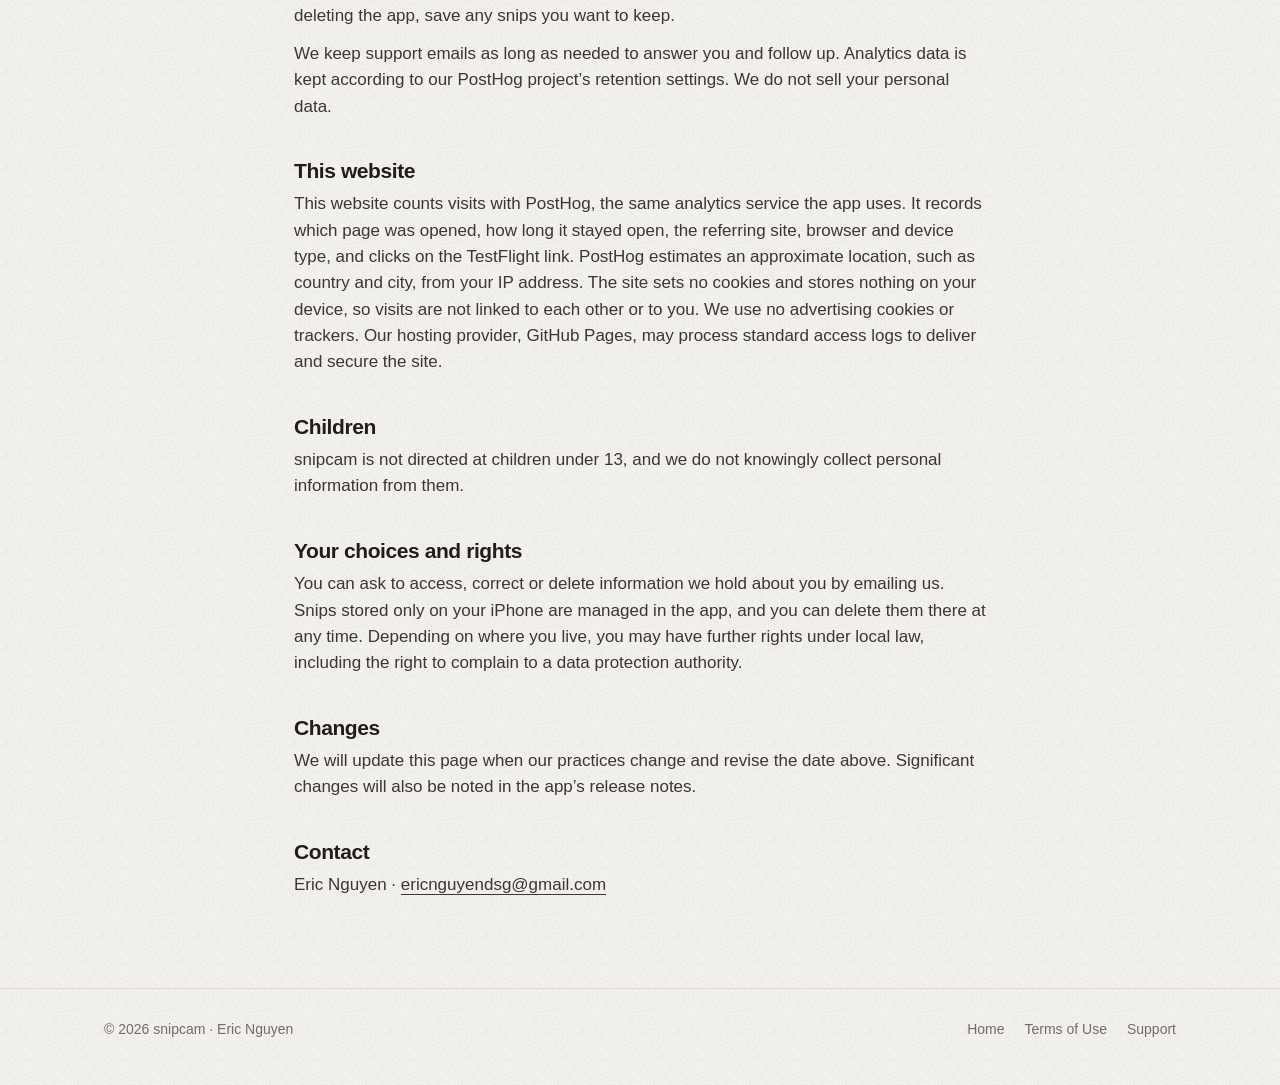
==== commit 095f746e: "Landing shows the current app icon" ====
--- a/privacy.html
+++ b/privacy.html
@@ -6,7 +6,8 @@
 <title>Privacy Policy — snipcam</title>
 <meta name="description" content="How snipcam handles your snips, permissions, iCloud backup, purchases, analytics and website feedback.">
 <meta name="theme-color" content="#f5f4f1">
-<link rel="icon" href="assets/icon.png">
+<link rel="icon" href="assets/icon.png?v=20261123">
+<link rel="apple-touch-icon" href="assets/apple-touch-icon.png?v=20261123">
 <link rel="stylesheet" href="style.css">
 <script>
 // Visit counts through PostHog: no cookies or storage (persistence "memory"), no autocapture, no recordings.
@@ -46,7 +47,7 @@
 
 <header class="nav">
   <div class="wrap">
-    <a class="brand" href="./"><img src="assets/icon.png" alt="">snipcam</a>
+    <a class="brand" href="./"><img src="assets/icon.png?v=20261123" alt="">snipcam</a>
     <nav class="nav-links" aria-label="Main">
       <a class="pill" href="https://testflight.apple.com/join/RshC7Wny">Join the beta</a>
     </nav>
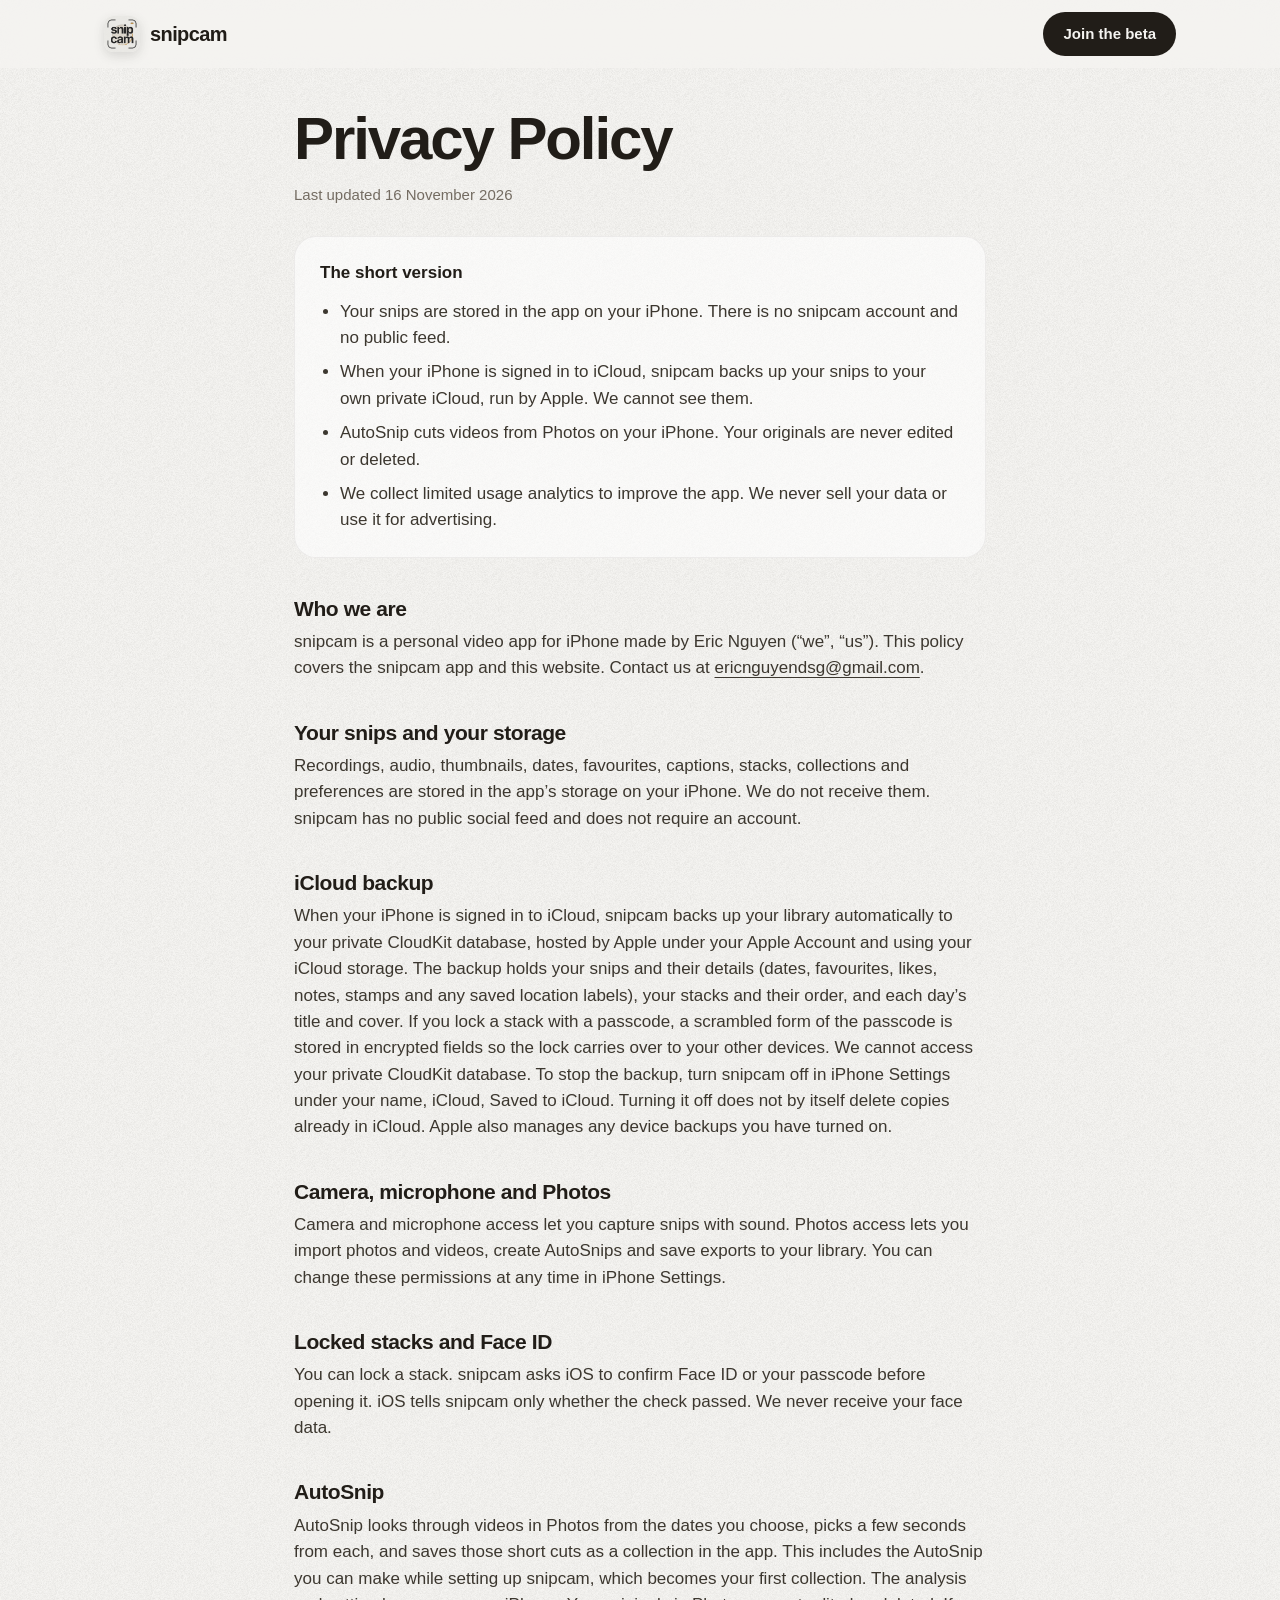
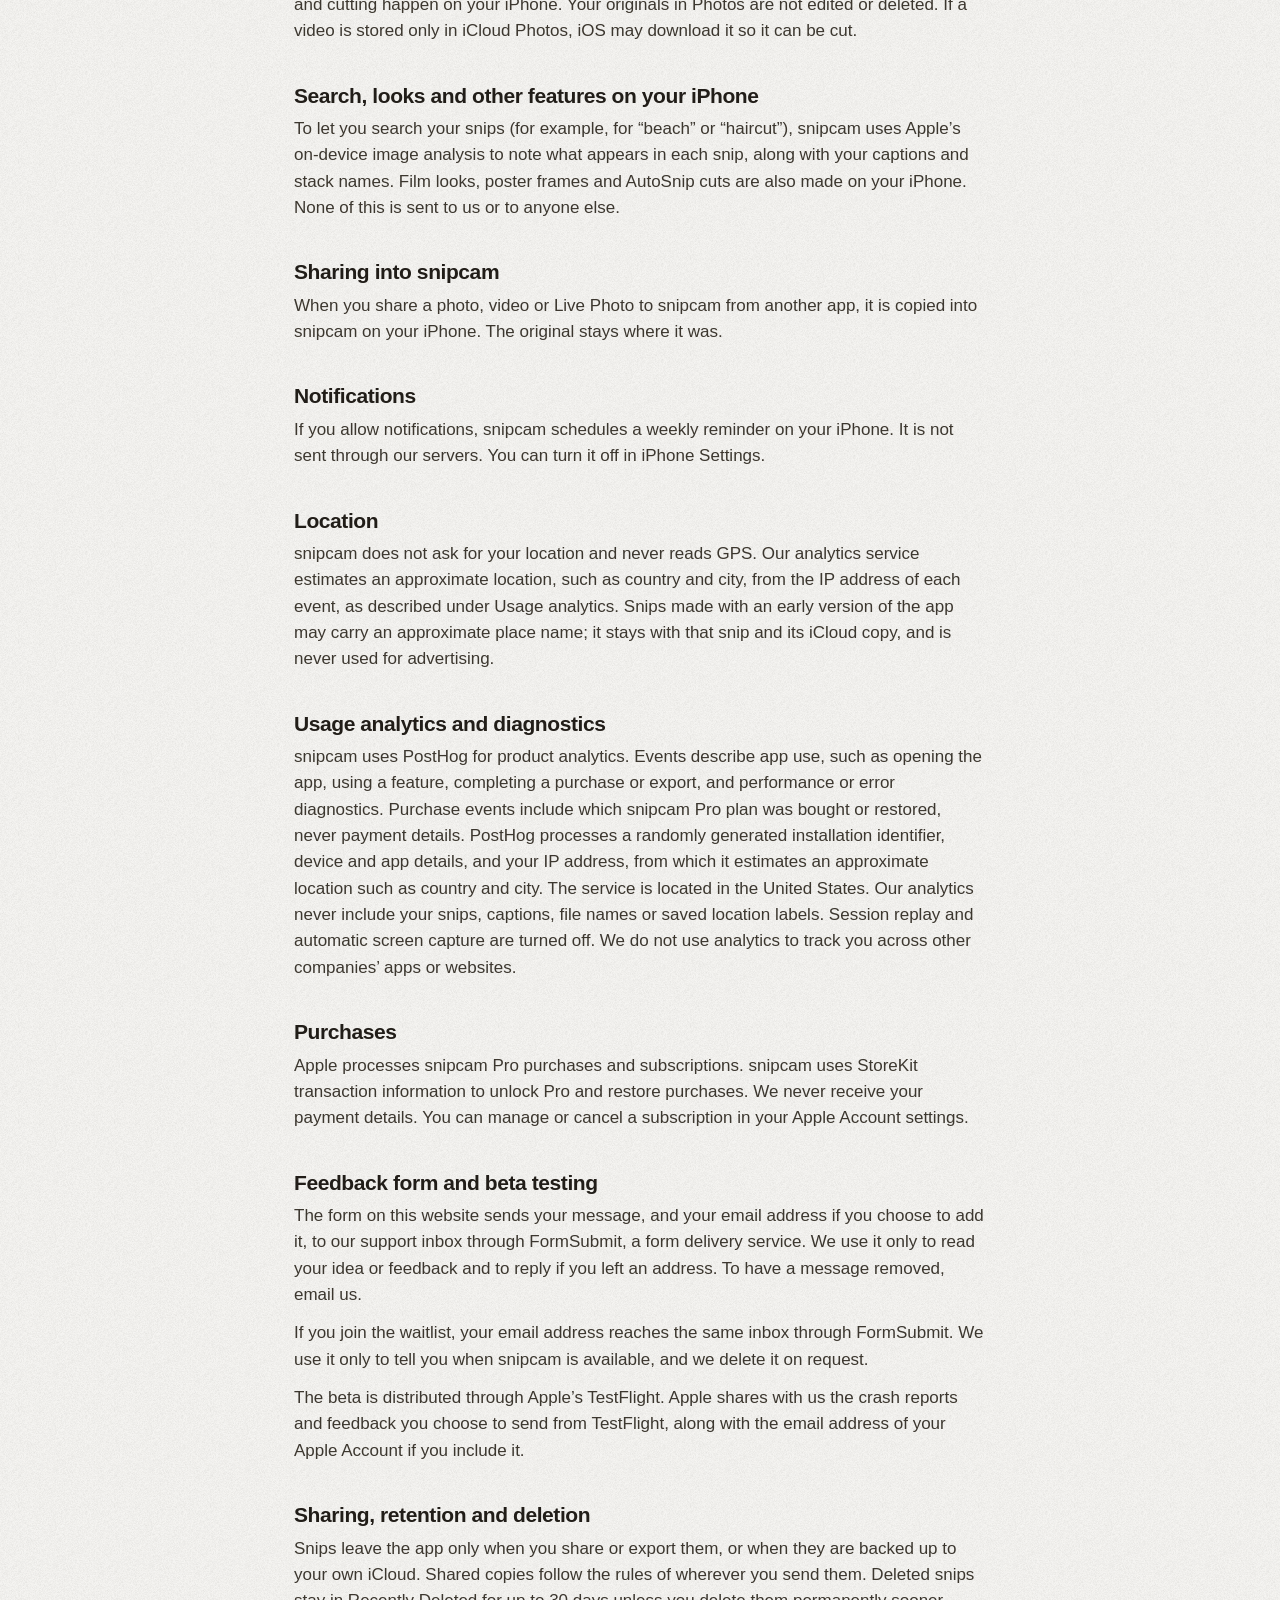
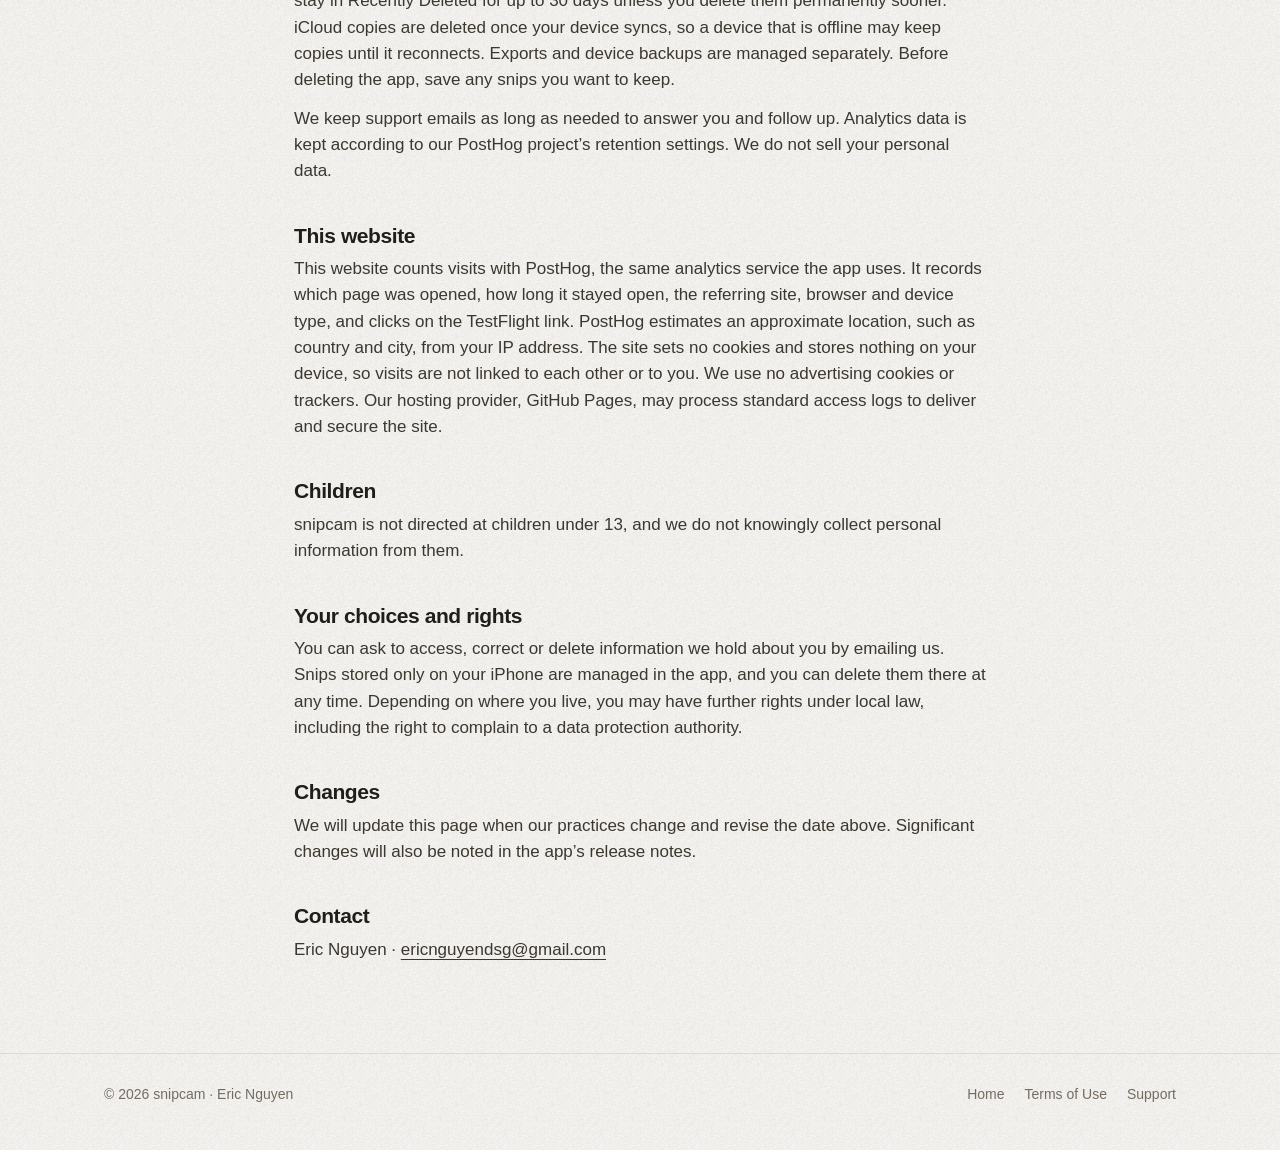
==== commit a7e1c40b: "Landing: waitlist first" ====
--- a/privacy.html
+++ b/privacy.html
@@ -106,6 +106,7 @@
 
   <h2 id="feedback">Feedback form and beta testing</h2>
   <p>The form on this website sends your message, and your email address if you choose to add it, to our support inbox through FormSubmit, a form delivery service. We use it only to read your idea or feedback and to reply if you left an address. To have a message removed, email us.</p>
+  <p>If you join the waitlist, your email address reaches the same inbox through FormSubmit. We use it only to tell you when snipcam is available, and we delete it on request.</p>
   <p>The beta is distributed through Apple’s TestFlight. Apple shares with us the crash reports and feedback you choose to send from TestFlight, along with the email address of your Apple Account if you include it.</p>
 
   <h2>Sharing, retention and deletion</h2>
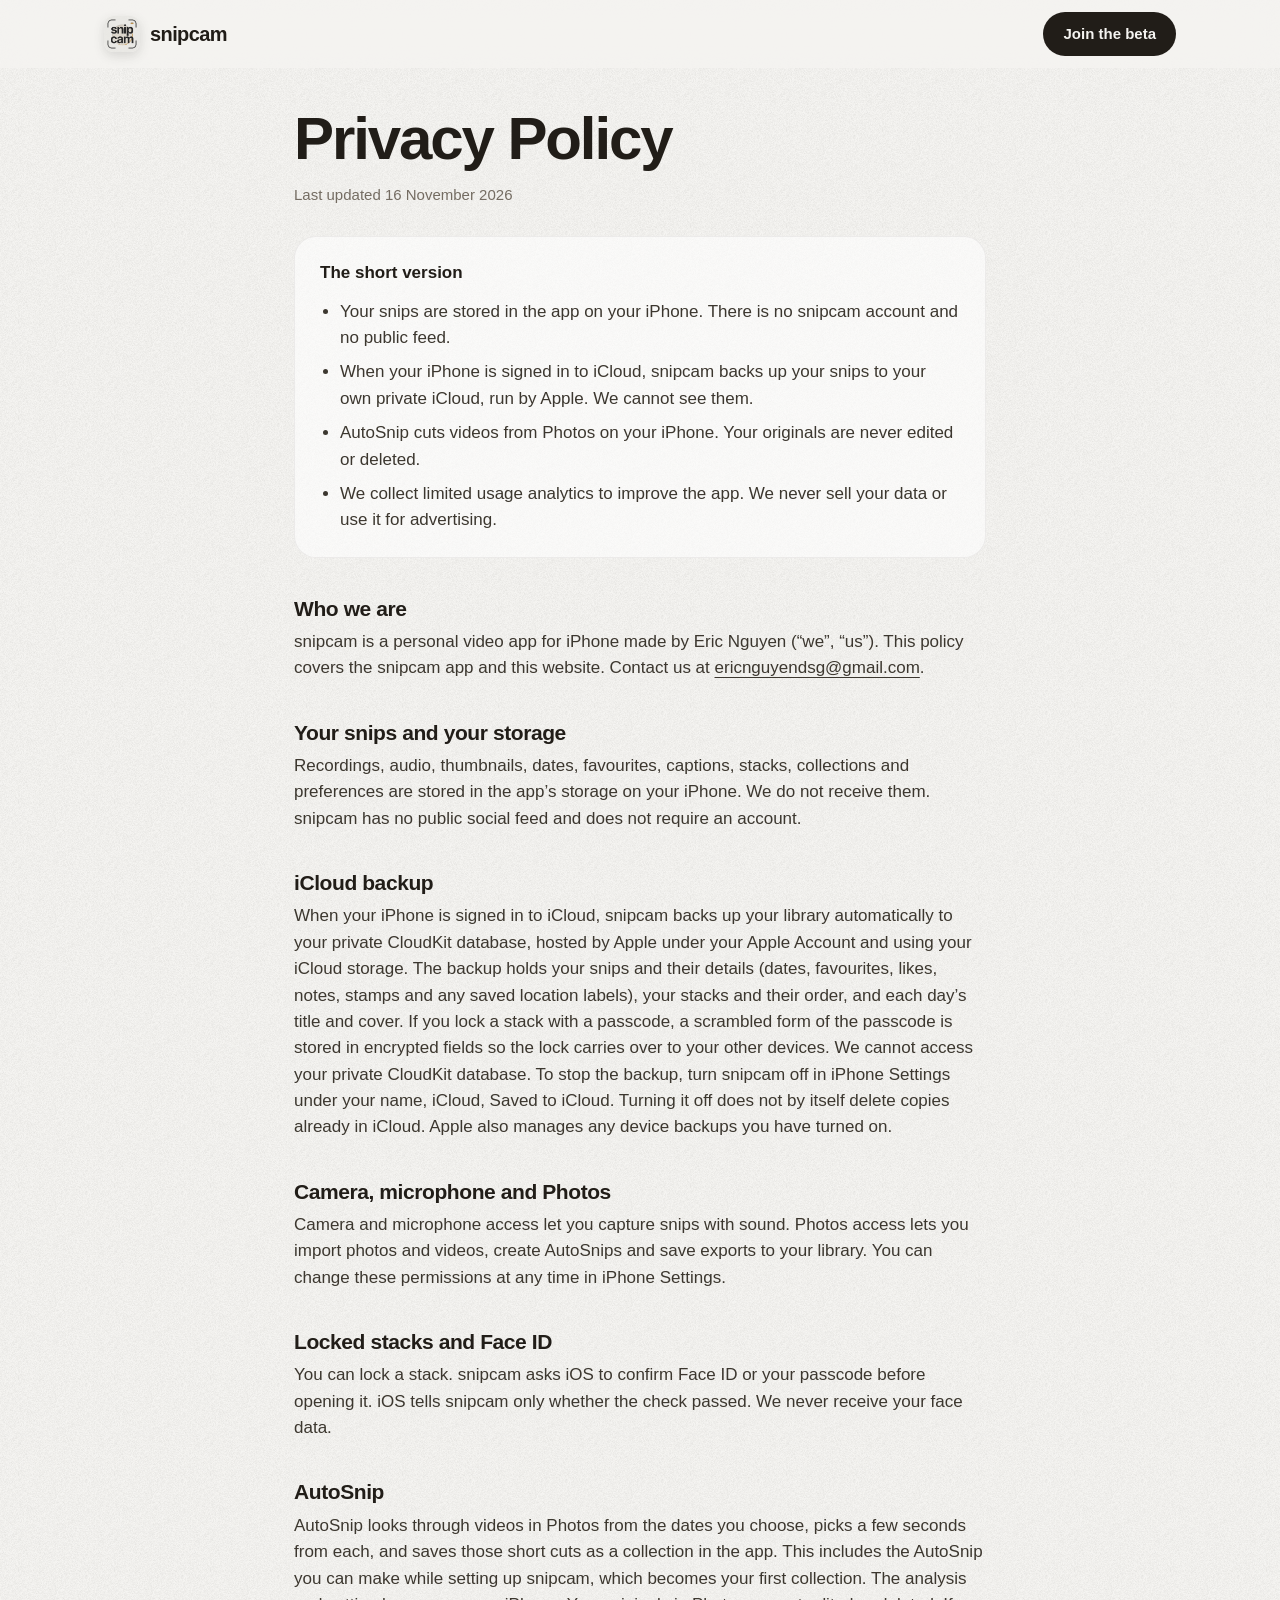
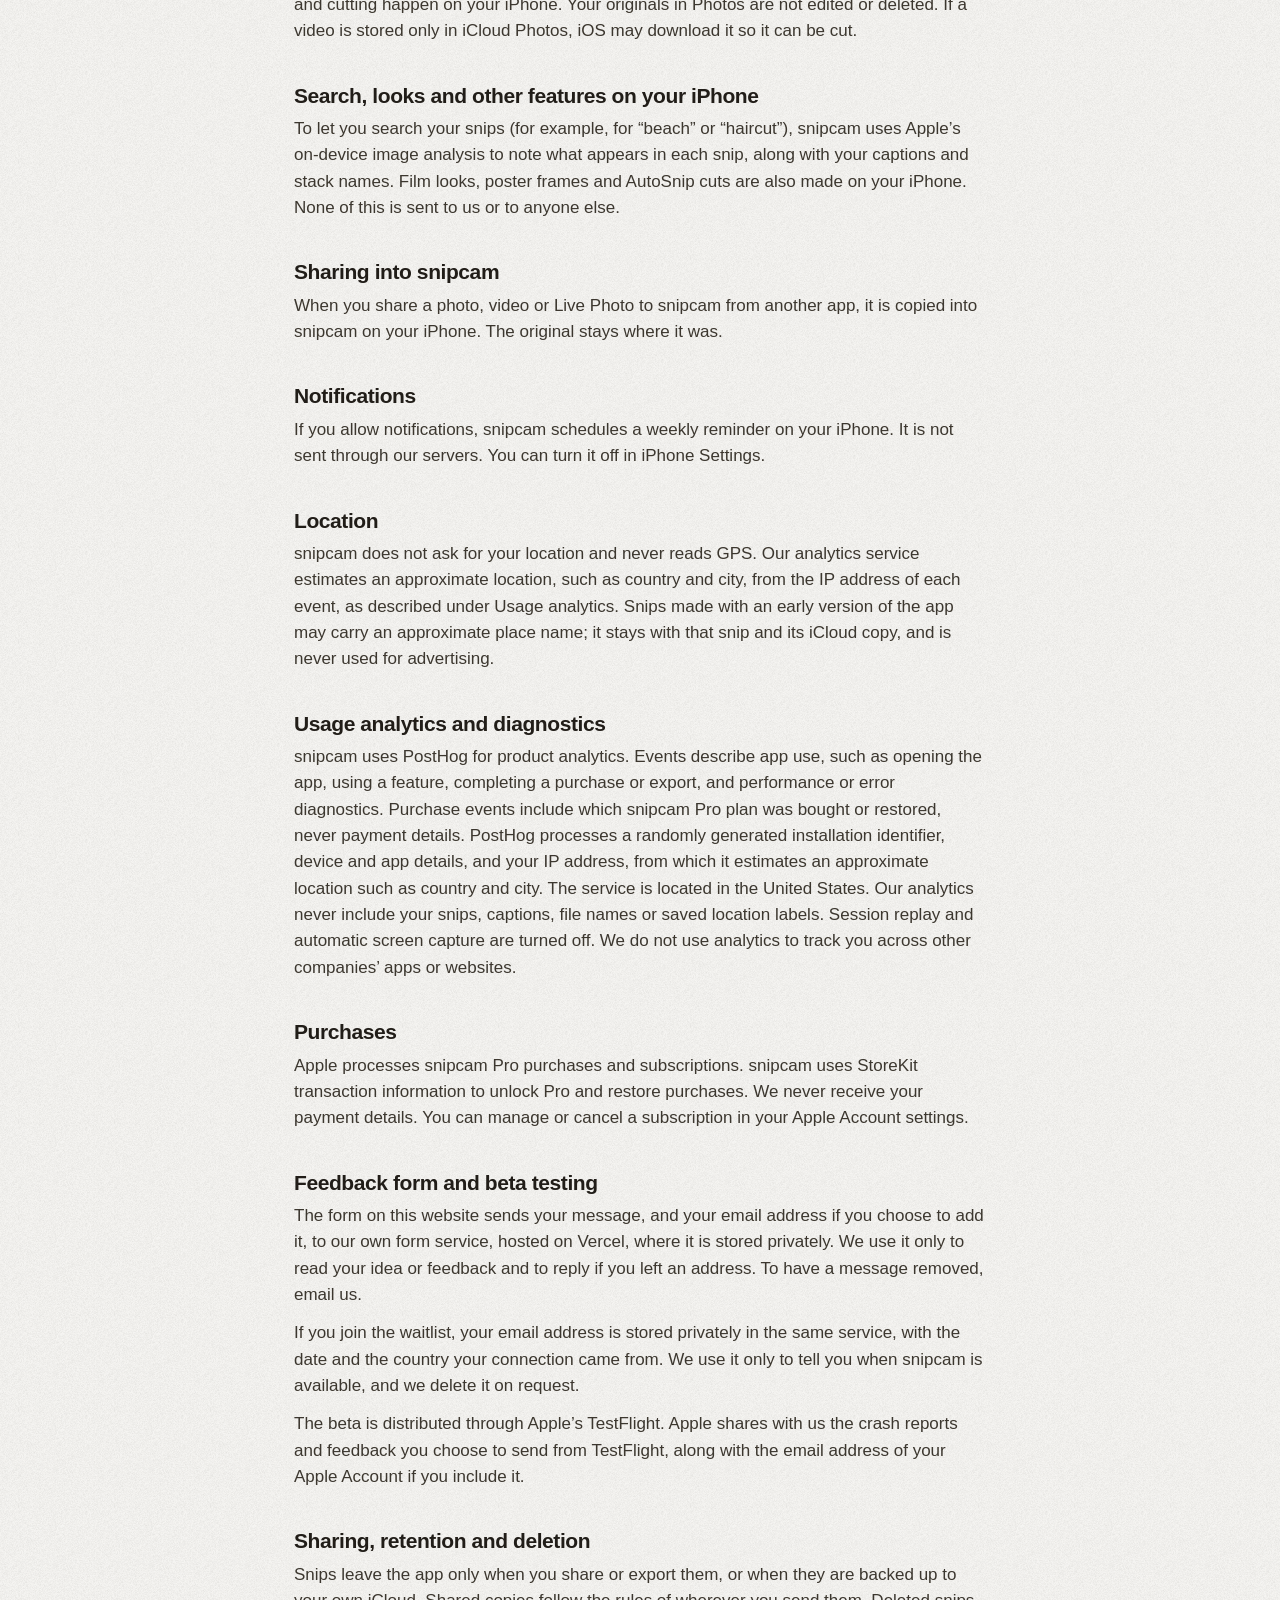
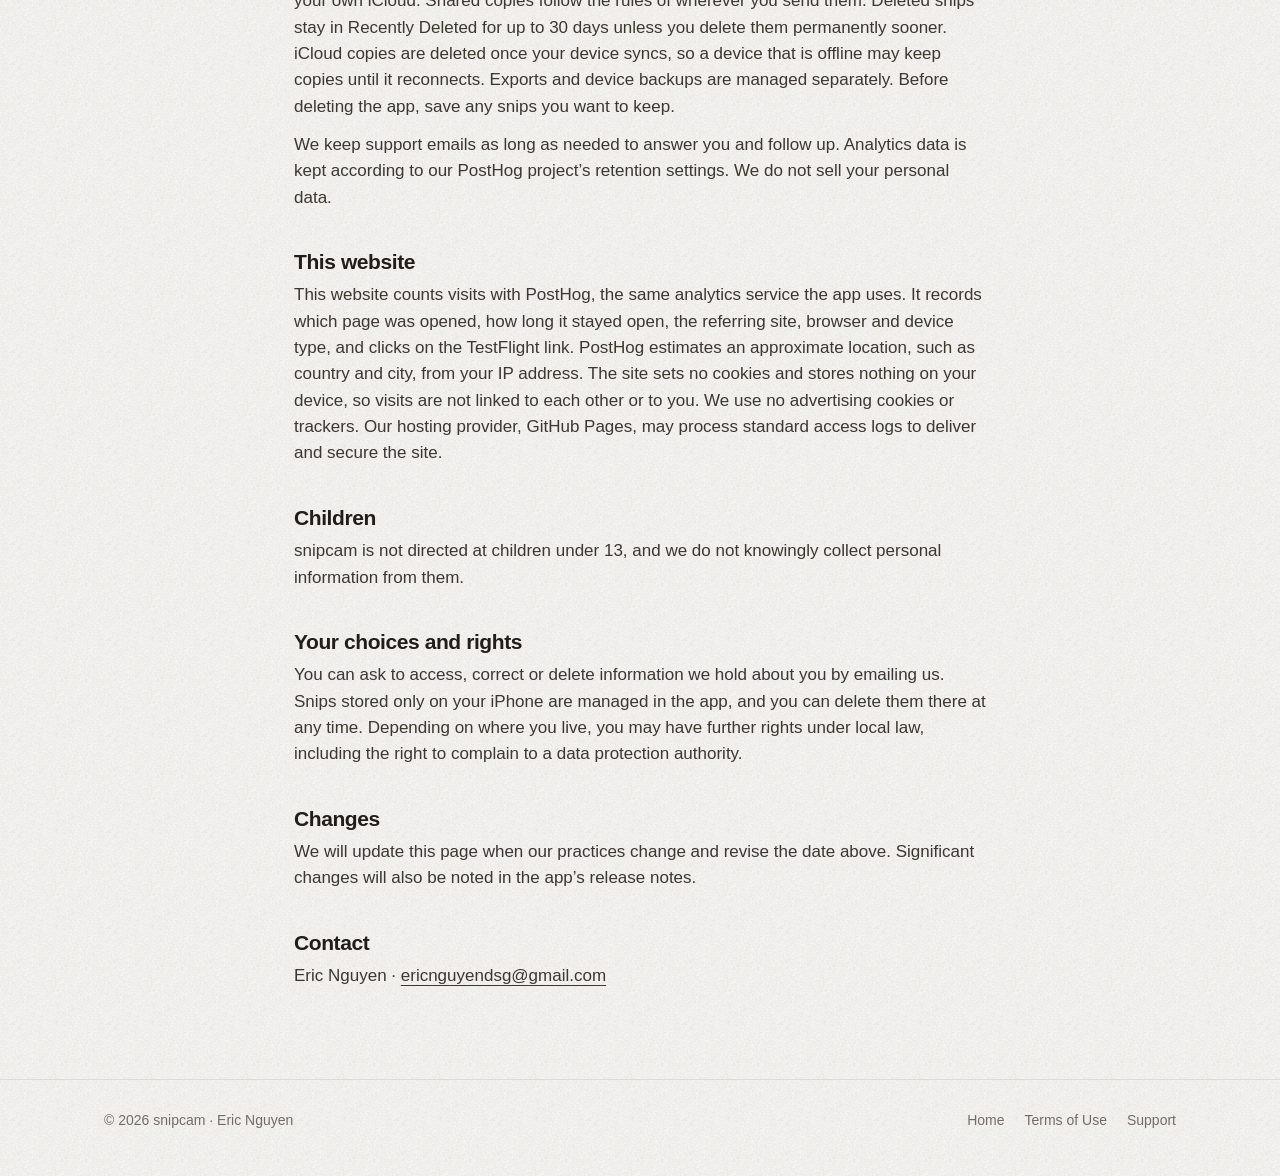
==== commit d51afe18: "Landing forms post to snipcam's own form service" ====
--- a/privacy.html
+++ b/privacy.html
@@ -105,8 +105,8 @@
   <p>Apple processes snipcam Pro purchases and subscriptions. snipcam uses StoreKit transaction information to unlock Pro and restore purchases. We never receive your payment details. You can manage or cancel a subscription in your Apple Account settings.</p>
 
   <h2 id="feedback">Feedback form and beta testing</h2>
-  <p>The form on this website sends your message, and your email address if you choose to add it, to our support inbox through FormSubmit, a form delivery service. We use it only to read your idea or feedback and to reply if you left an address. To have a message removed, email us.</p>
-  <p>If you join the waitlist, your email address reaches the same inbox through FormSubmit. We use it only to tell you when snipcam is available, and we delete it on request.</p>
+  <p>The form on this website sends your message, and your email address if you choose to add it, to our own form service, hosted on Vercel, where it is stored privately. We use it only to read your idea or feedback and to reply if you left an address. To have a message removed, email us.</p>
+  <p>If you join the waitlist, your email address is stored privately in the same service, with the date and the country your connection came from. We use it only to tell you when snipcam is available, and we delete it on request.</p>
   <p>The beta is distributed through Apple’s TestFlight. Apple shares with us the crash reports and feedback you choose to send from TestFlight, along with the email address of your Apple Account if you include it.</p>
 
   <h2>Sharing, retention and deletion</h2>
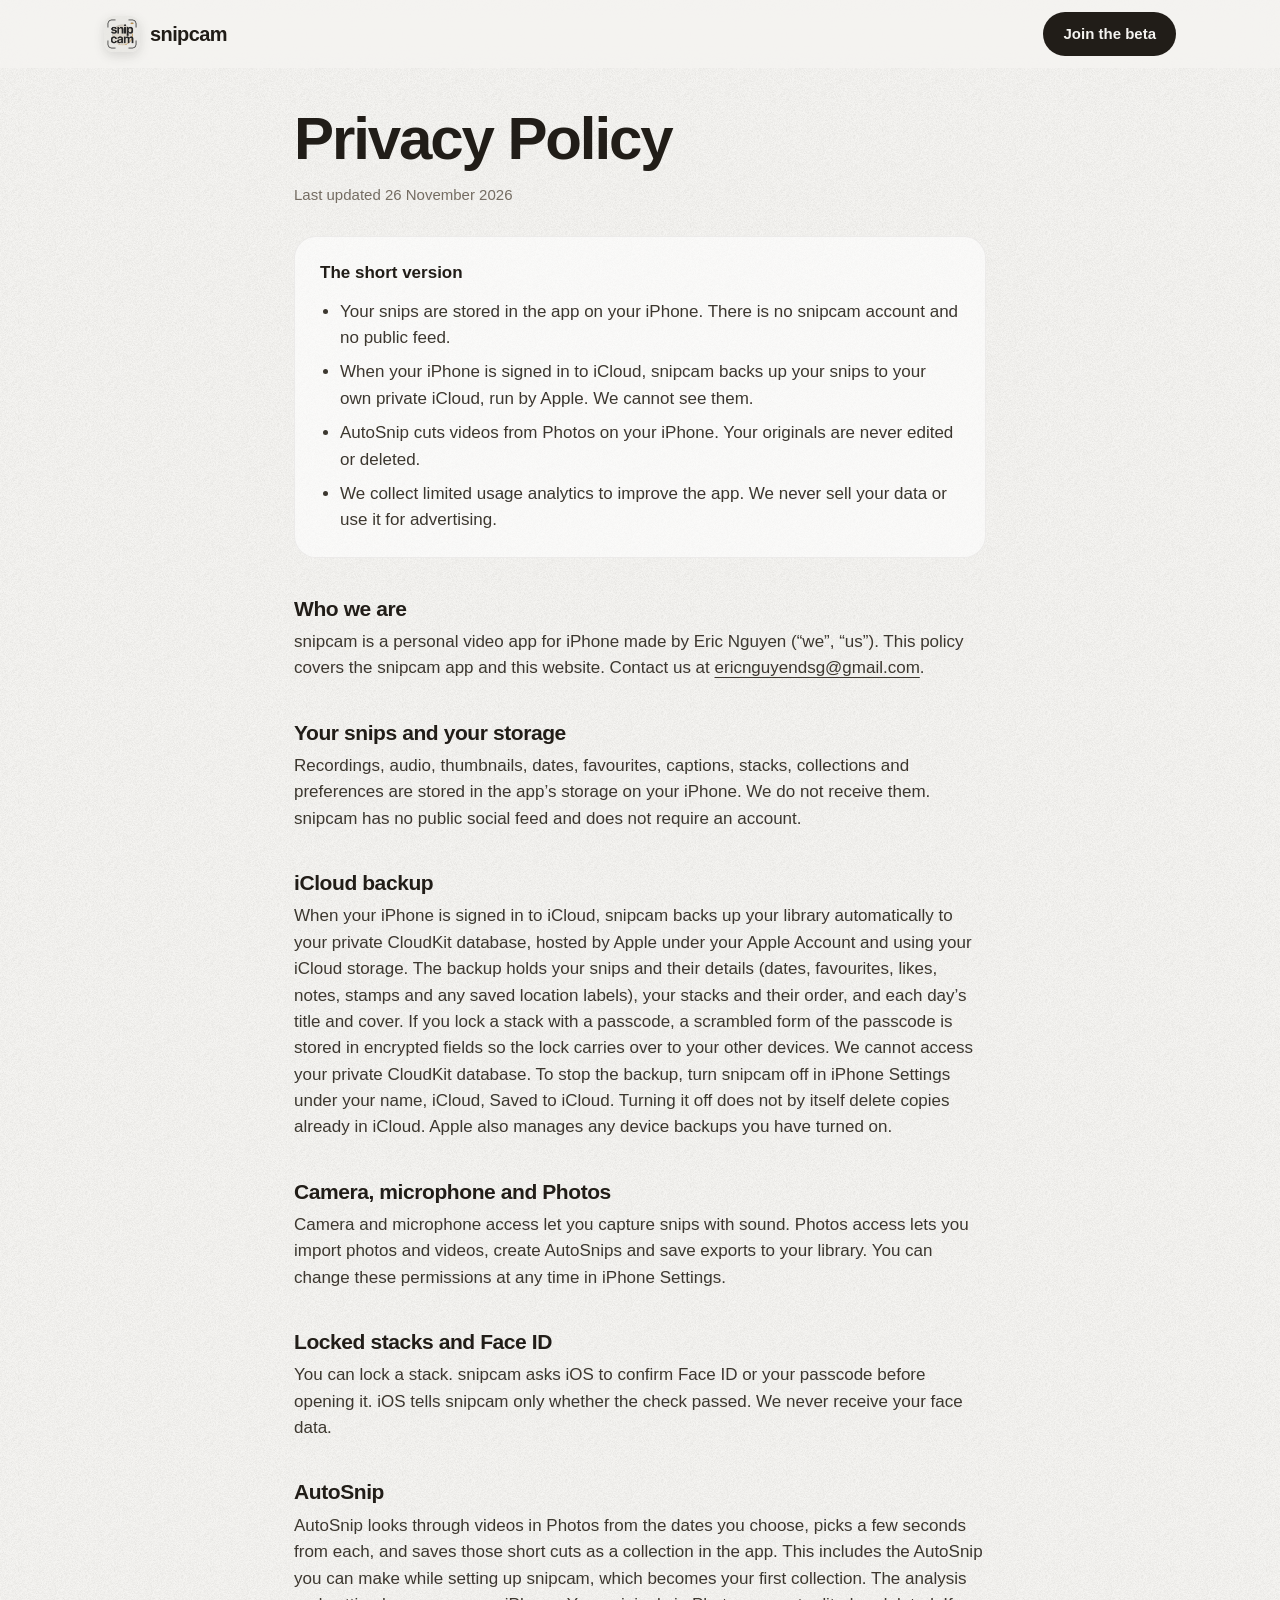
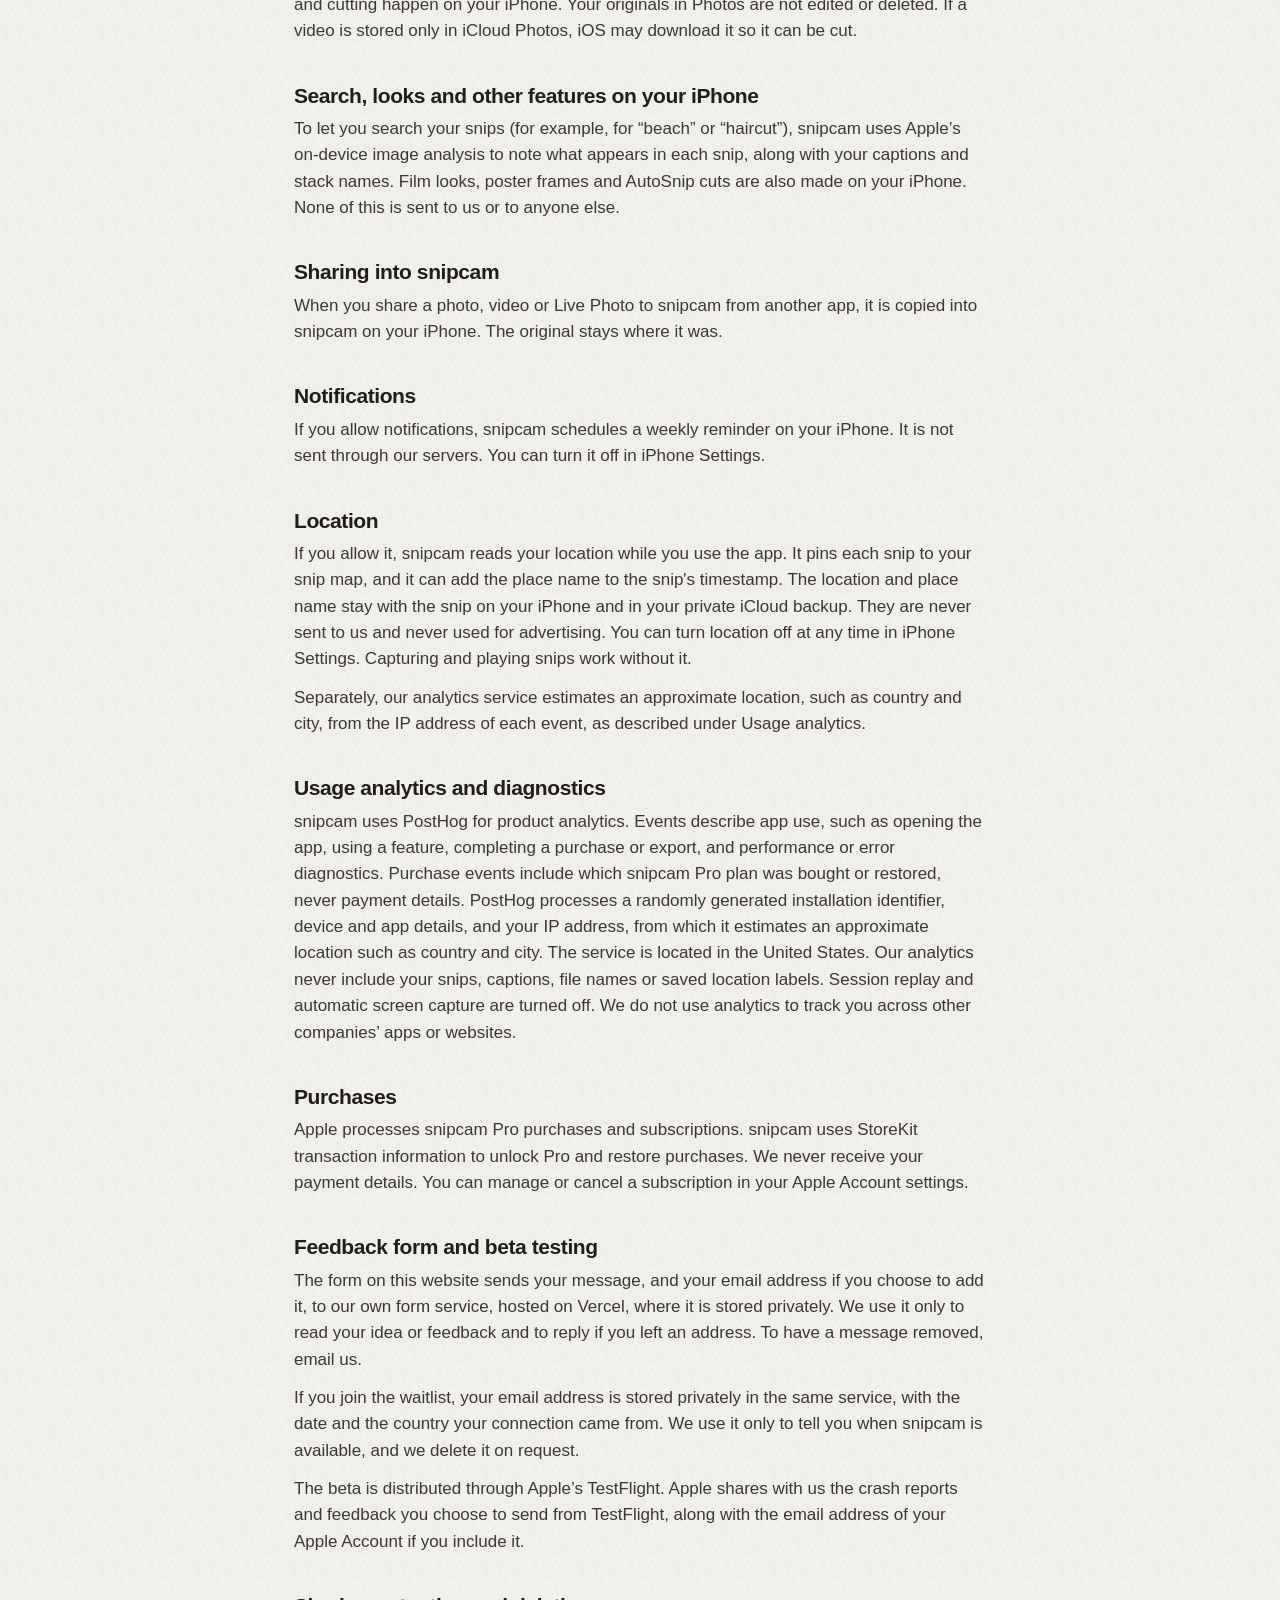
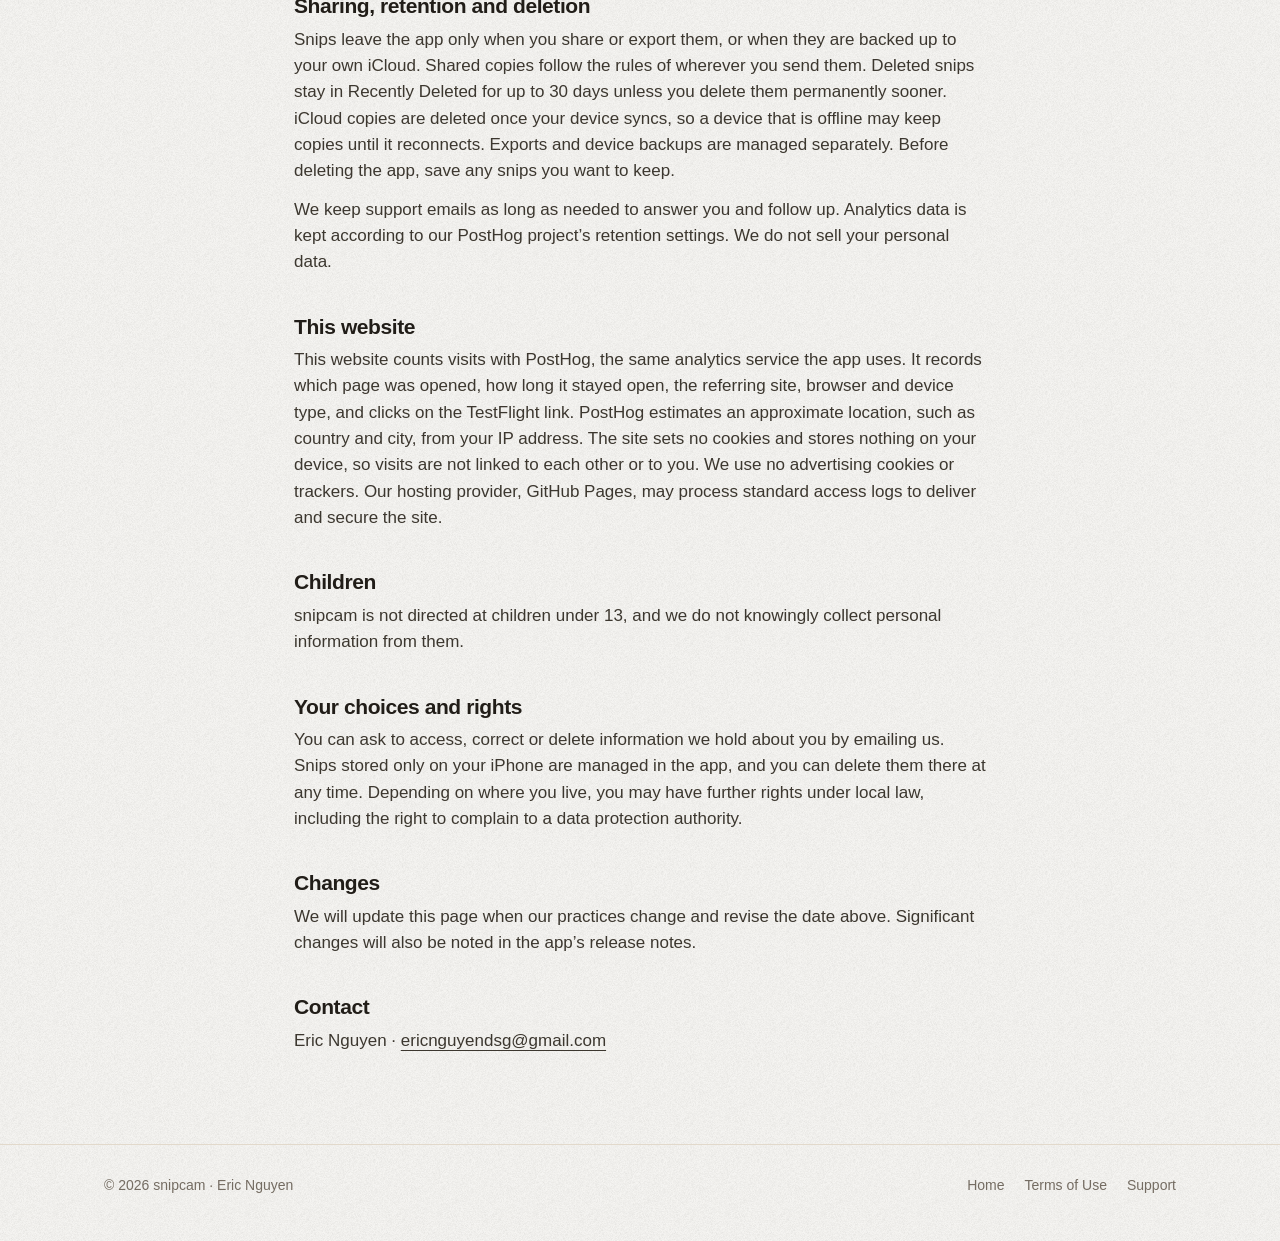
==== commit 96a792b0: "Privacy policy: location is asked for, for the snip map and timestamp place names Co-Authored-By: Cl" ====
--- a/privacy.html
+++ b/privacy.html
@@ -56,7 +56,7 @@
 
 <main class="policy">
   <h1>Privacy Policy</h1>
-  <p class="updated">Last updated 16 November 2026</p>
+  <p class="updated">Last updated 26 November 2026</p>
 
   <div class="summary">
     <b>The short version</b>
@@ -96,7 +96,8 @@
   <p>If you allow notifications, snipcam schedules a weekly reminder on your iPhone. It is not sent through our servers. You can turn it off in iPhone Settings.</p>
 
   <h2>Location</h2>
-  <p>snipcam does not ask for your location and never reads GPS. Our analytics service estimates an approximate location, such as country and city, from the IP address of each event, as described under Usage analytics. Snips made with an early version of the app may carry an approximate place name; it stays with that snip and its iCloud copy, and is never used for advertising.</p>
+  <p>If you allow it, snipcam reads your location while you use the app. It pins each snip to your snip map, and it can add the place name to the snip's timestamp. The location and place name stay with the snip on your iPhone and in your private iCloud backup. They are never sent to us and never used for advertising. You can turn location off at any time in iPhone Settings. Capturing and playing snips work without it.</p>
+  <p>Separately, our analytics service estimates an approximate location, such as country and city, from the IP address of each event, as described under Usage analytics.</p>
 
   <h2>Usage analytics and diagnostics</h2>
   <p>snipcam uses PostHog for product analytics. Events describe app use, such as opening the app, using a feature, completing a purchase or export, and performance or error diagnostics. Purchase events include which snipcam Pro plan was bought or restored, never payment details. PostHog processes a randomly generated installation identifier, device and app details, and your IP address, from which it estimates an approximate location such as country and city. The service is located in the United States. Our analytics never include your snips, captions, file names or saved location labels. Session replay and automatic screen capture are turned off. We do not use analytics to track you across other companies’ apps or websites.</p>
